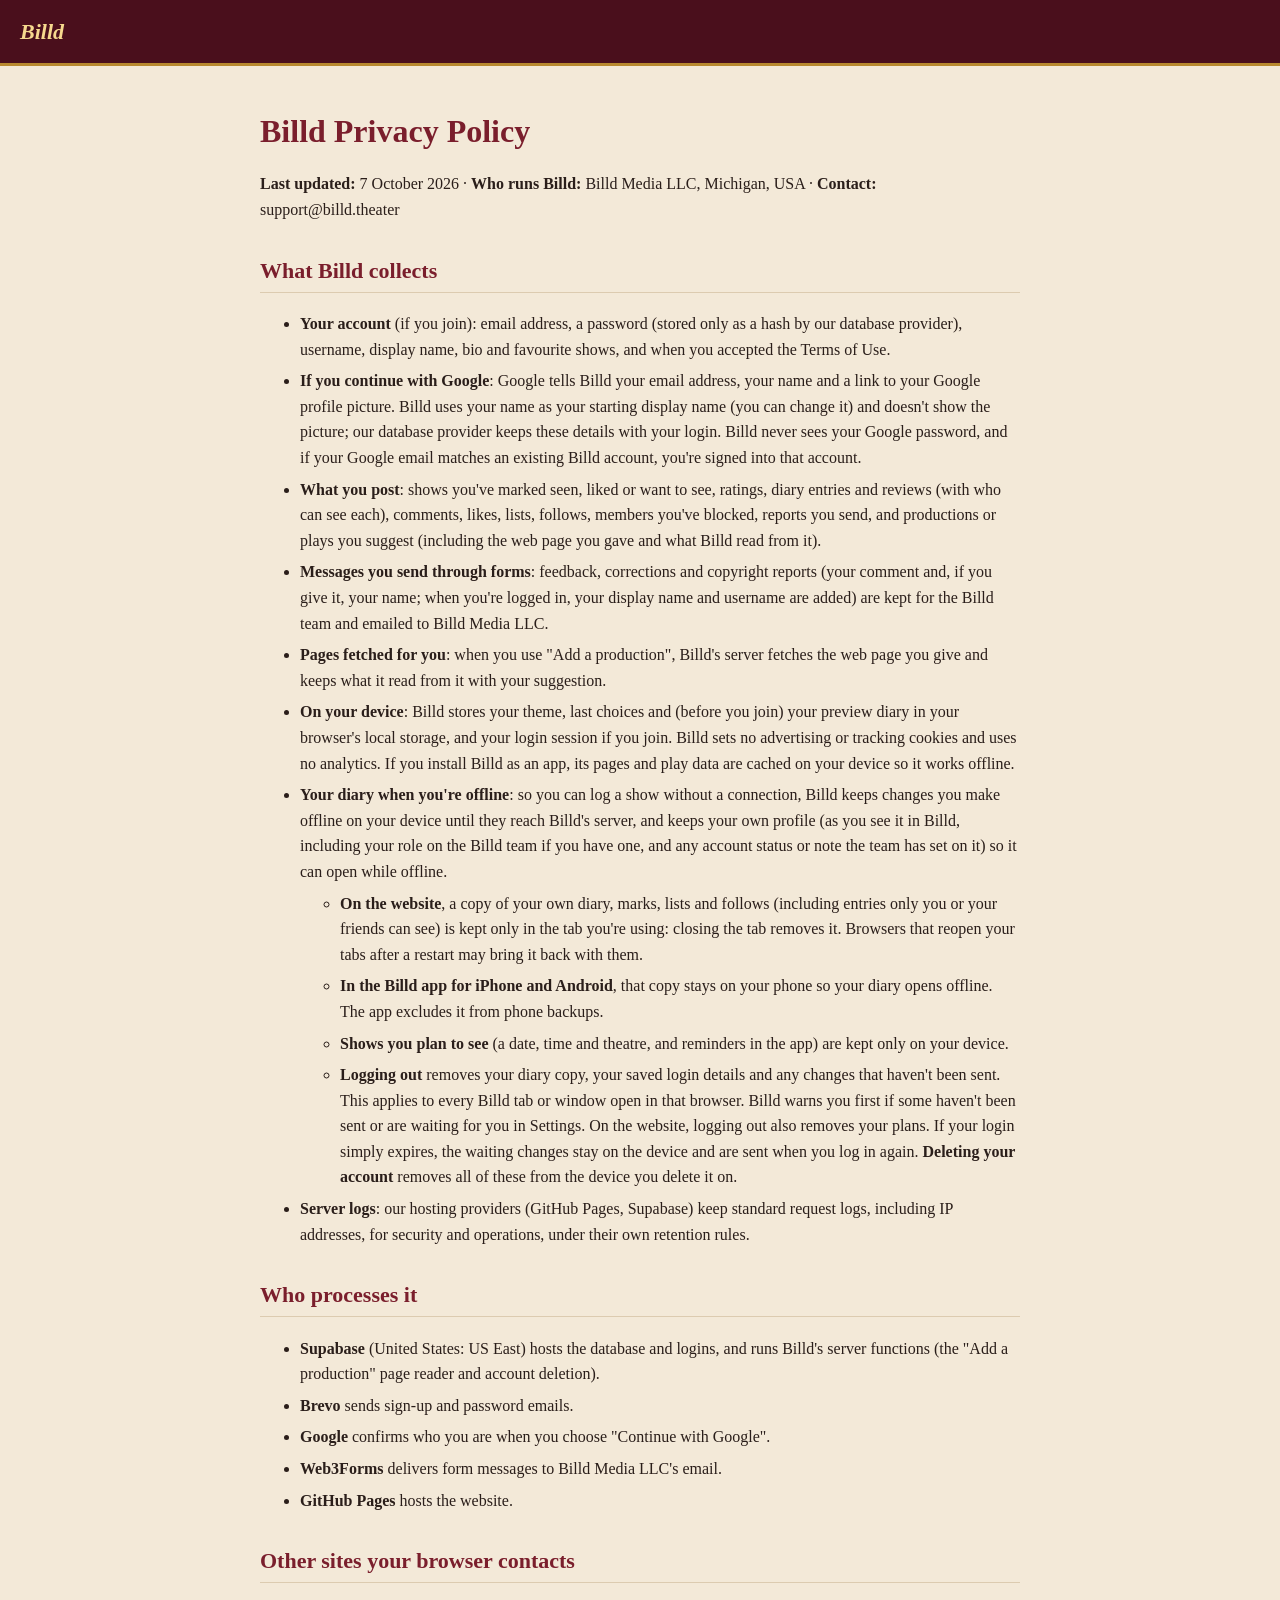
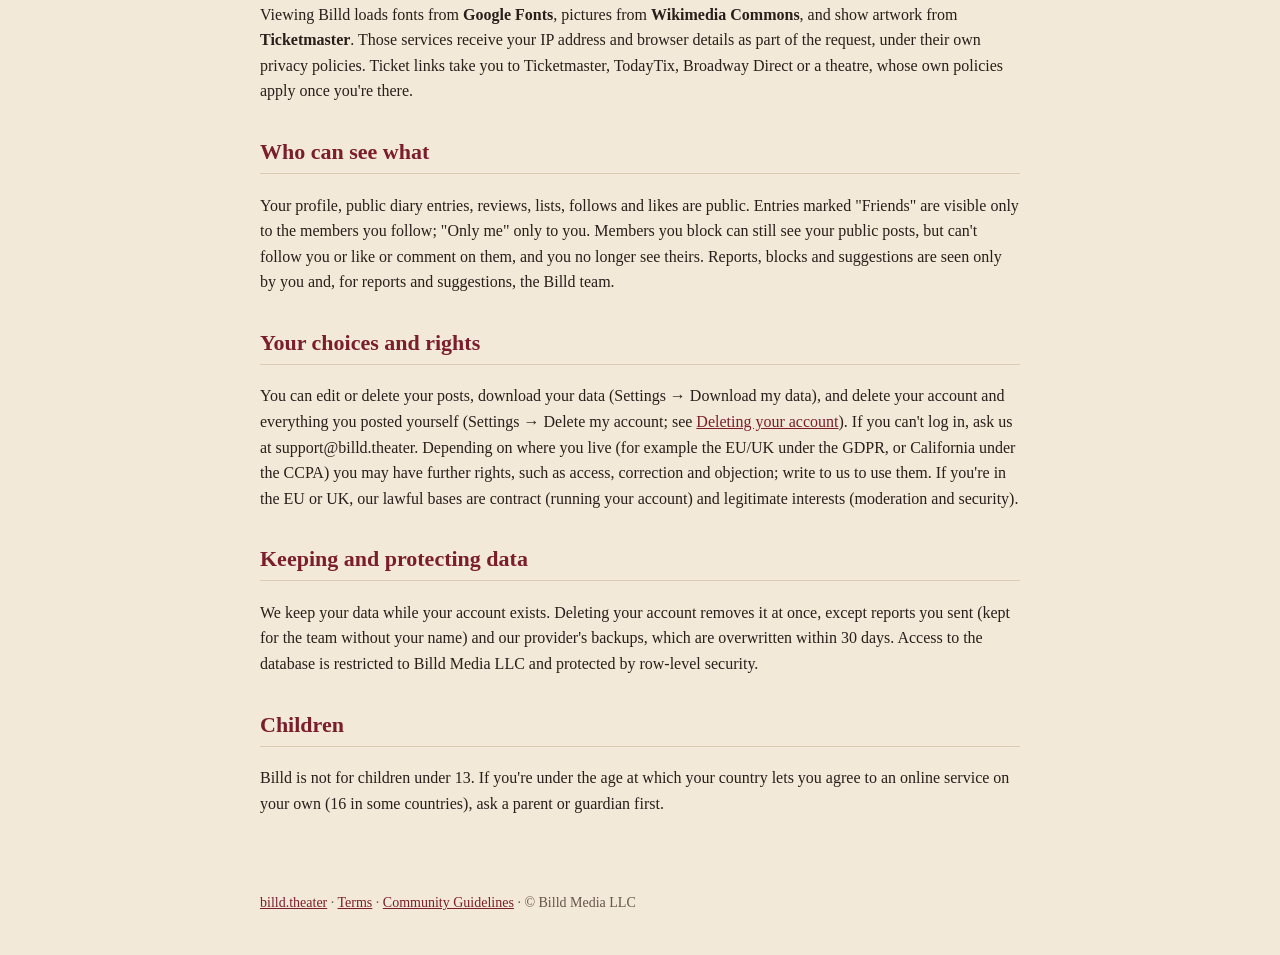
==== privacy/index.html @ 93c80ab6 "Publish site built 2026-10-08 00:27 UTC" ====
<!doctype html>
<html lang="en">
<head>
<meta charset="utf-8">
<meta name="viewport" content="width=device-width, initial-scale=1">
<title>Privacy Policy · Billd</title>
<meta name="description" content="How Billd (billd.theater), run by Billd Media LLC, collects, uses and protects your information.">
<link rel="canonical" href="https://billd.theater/privacy/">
<link rel="icon" href="/icons/icon.svg">
<style>
  body { margin: 0; background: #f3e9d8; color: #2a1e1a; font: 16px/1.6 Georgia, "Iowan Old Style", serif; }
  header { background: #4a0f1c; color: #fbf0dc; padding: 14px 20px; border-bottom: 3px solid #b8892f; }
  header a { color: #f6d98e; font-weight: bold; font-style: italic; font-size: 22px; text-decoration: none; }
  main { max-width: 760px; margin: 0 auto; padding: 24px 20px 60px; }
  h1 { color: #7a1e2c; font-size: 32px; line-height: 1.2; }
  h2 { color: #7a1e2c; font-size: 22px; margin-top: 30px; border-bottom: 1px solid #dccbb0; padding-bottom: 4px; }
  a { color: #7a1e2c; }
  li { margin: 6px 0; }
  footer { max-width: 760px; margin: 0 auto; padding: 0 20px 40px; font-size: 14px; color: #65554a; }
</style>
</head>
<body>
<header><a href="/">Billd</a></header>
<main>
<h1>Billd Privacy Policy</h1>
<p><b>Last updated:</b> 7 October 2026 · <b>Who runs Billd:</b> Billd Media LLC, Michigan, USA · <b>Contact:</b> support@billd.theater</p>
<h2>What Billd collects</h2>
<ul><li>
<b>Your account</b> (if you join): email address, a password (stored only as a hash by our database provider), username, display name, bio and favourite shows, and when you accepted the Terms of Use.
</li><li>
<b>If you continue with Google</b>: Google tells Billd your email address, your name and a link to your Google profile picture. Billd uses your name as your starting display name (you can change it) and doesn't show the picture; our database provider keeps these details with your login. Billd never sees your Google password, and if your Google email matches an existing Billd account, you're signed into that account.
</li><li>
<b>What you post</b>: shows you've marked seen, liked or want to see, ratings, diary entries and reviews (with who can see each), comments, likes, lists, follows, members you've blocked, reports you send, and productions or plays you suggest (including the web page you gave and what Billd read from it).
</li><li>
<b>Messages you send through forms</b>: feedback, corrections and copyright reports (your comment and, if you give it, your name; when you're logged in, your display name and username are added) are kept for the Billd team and emailed to Billd Media LLC.
</li><li>
<b>Pages fetched for you</b>: when you use "Add a production", Billd's server fetches the web page you give and keeps what it read from it with your suggestion.
</li><li>
<b>On your device</b>: Billd stores your theme, last choices and (before you join) your preview diary in your browser's local storage, and your login session if you join. Billd sets no advertising or tracking cookies and uses no analytics. If you install Billd as an app, its pages and play data are cached on your device so it works offline.
</li><li>
<b>Your diary when you're offline</b>: so you can log a show without a connection, Billd keeps changes you make offline on your device until they reach Billd's server, and keeps your own profile (as you see it in Billd, including your role on the Billd team if you have one, and any account status or note the team has set on it) so it can open while offline.
<ul><li>
<b>On the website</b>, a copy of your own diary, marks, lists and follows (including entries only you or your friends can see) is kept only in the tab you're using: closing the tab removes it. Browsers that reopen your tabs after a restart may bring it back with them.
</li><li>
<b>In the Billd app for iPhone and Android</b>, that copy stays on your phone so your diary opens offline. The app excludes it from phone backups.
</li><li>
<b>Shows you plan to see</b> (a date, time and theatre, and reminders in the app) are kept only on your device.
</li><li>
<b>Logging out</b> removes your diary copy, your saved login details and any changes that haven't been sent. This applies to every Billd tab or window open in that browser. Billd warns you first if some haven't been sent or are waiting for you in Settings. On the website, logging out also removes your plans. If your login simply expires, the waiting changes stay on the device and are sent when you log in again. <b>Deleting your account</b> removes all of these from the device you delete it on.
</li></ul>
</li><li>
<b>Server logs</b>: our hosting providers (GitHub Pages, Supabase) keep standard request logs, including IP addresses, for security and operations, under their own retention rules.
</li></ul>
<h2>Who processes it</h2>
<ul><li>
<b>Supabase</b> (United States: US East) hosts the database and logins, and runs Billd's server functions (the "Add a production" page reader and account deletion).
</li><li>
<b>Brevo</b> sends sign-up and password emails.
</li><li>
<b>Google</b> confirms who you are when you choose "Continue with Google".
</li><li>
<b>Web3Forms</b> delivers form messages to Billd Media LLC's email.
</li><li>
<b>GitHub Pages</b> hosts the website.
</li></ul>
<h2>Other sites your browser contacts</h2>
<p>Viewing Billd loads fonts from <b>Google Fonts</b>, pictures from <b>Wikimedia Commons</b>, and show artwork from <b>Ticketmaster</b>. Those services receive your IP address and browser details as part of the request, under their own privacy policies. Ticket links take you to Ticketmaster, TodayTix, Broadway Direct or a theatre, whose own policies apply once you're there.</p>
<h2>Who can see what</h2>
<p>Your profile, public diary entries, reviews, lists, follows and likes are public. Entries marked "Friends" are visible only to the members you follow; "Only me" only to you. Members you block can still see your public posts, but can't follow you or like or comment on them, and you no longer see theirs. Reports, blocks and suggestions are seen only by you and, for reports and suggestions, the Billd team.</p>
<h2>Your choices and rights</h2>
<p>You can edit or delete your posts, download your data (Settings → Download my data), and delete your account and everything you posted yourself (Settings → Delete my account; see <a href="/#/delete-account">Deleting your account</a>). If you can't log in, ask us at support@billd.theater. Depending on where you live (for example the EU/UK under the GDPR, or California under the CCPA) you may have further rights, such as access, correction and objection; write to us to use them. If you're in the EU or UK, our lawful bases are contract (running your account) and legitimate interests (moderation and security).</p>
<h2>Keeping and protecting data</h2>
<p>We keep your data while your account exists. Deleting your account removes it at once, except reports you sent (kept for the team without your name) and our provider's backups, which are overwritten within 30 days. Access to the database is restricted to Billd Media LLC and protected by row-level security.</p>
<h2>Children</h2>
<p>Billd is not for children under 13. If you're under the age at which your country lets you agree to an online service on your own (16 in some countries), ask a parent or guardian first.</p>
</main>
<footer><a href="/">billd.theater</a> · <a href="/#/terms">Terms</a> · <a href="/#/guidelines">Community Guidelines</a> · © Billd Media LLC</footer>
</body>
</html>
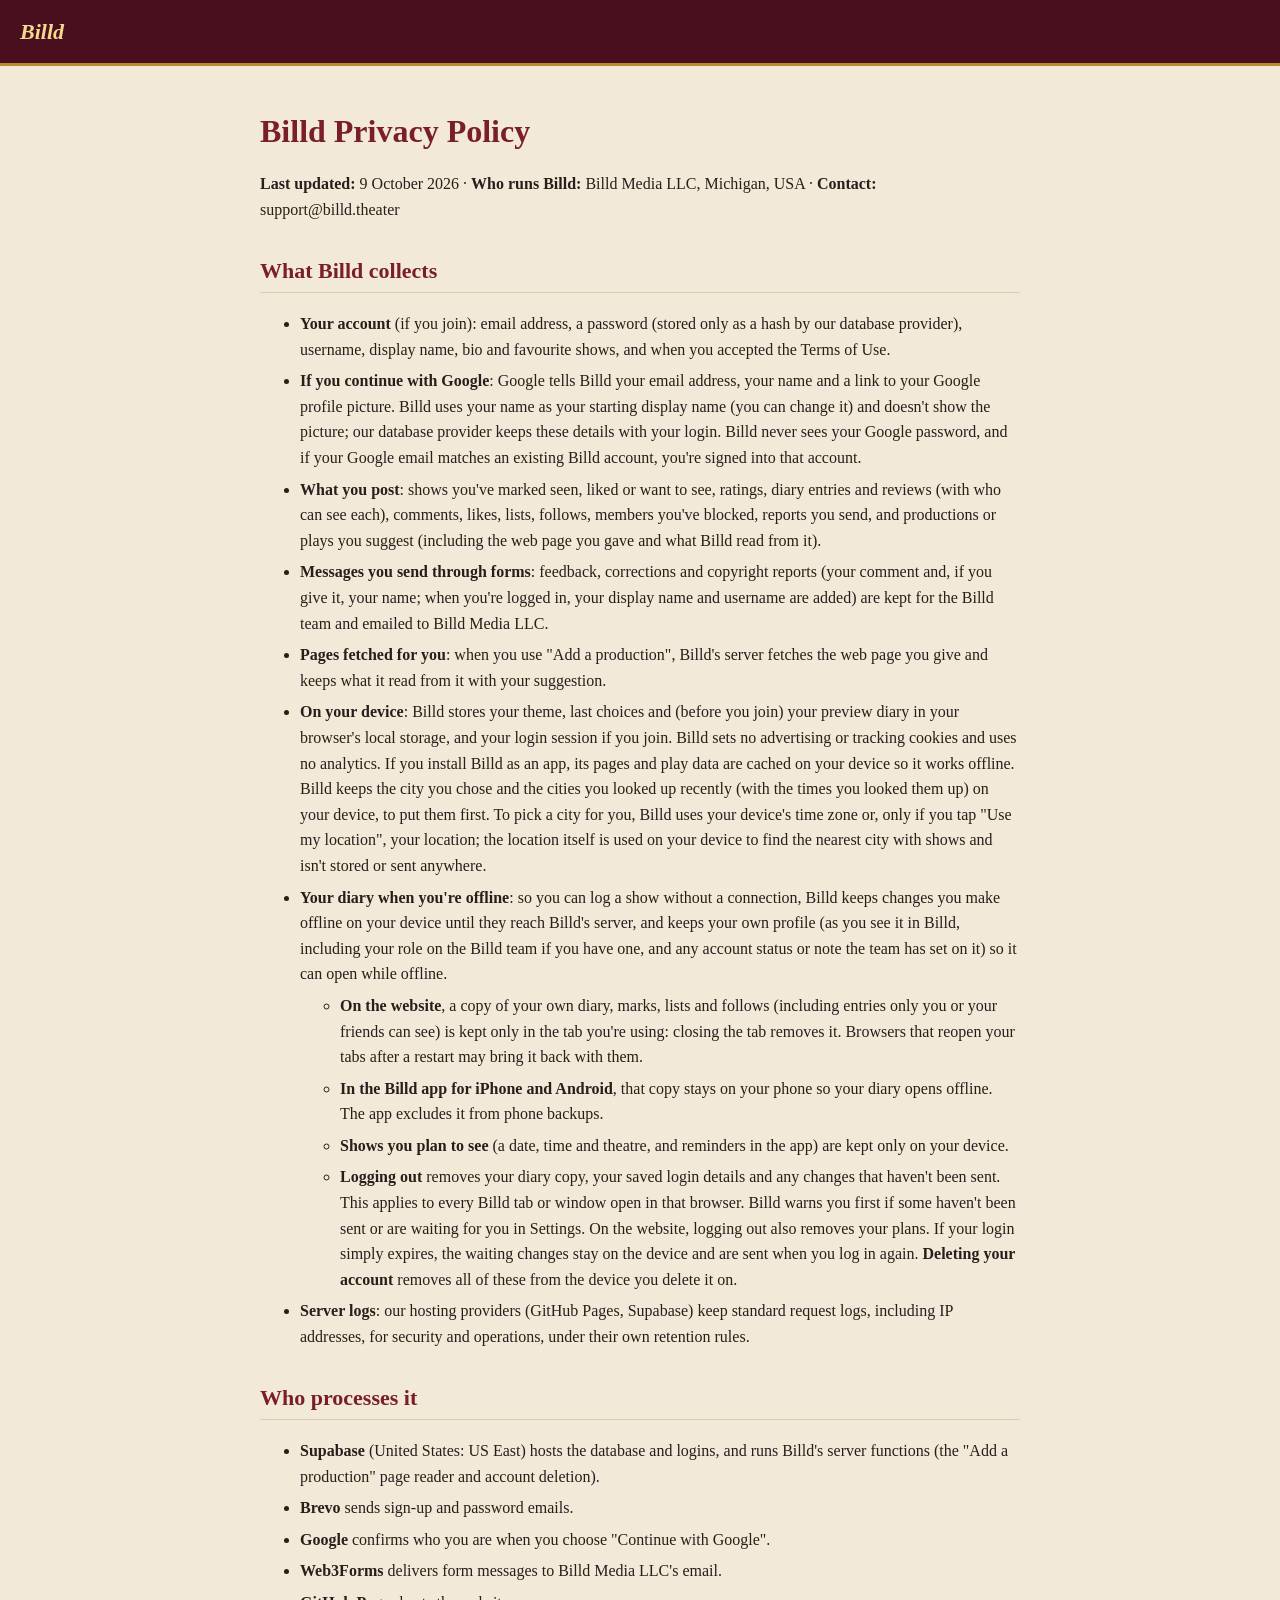
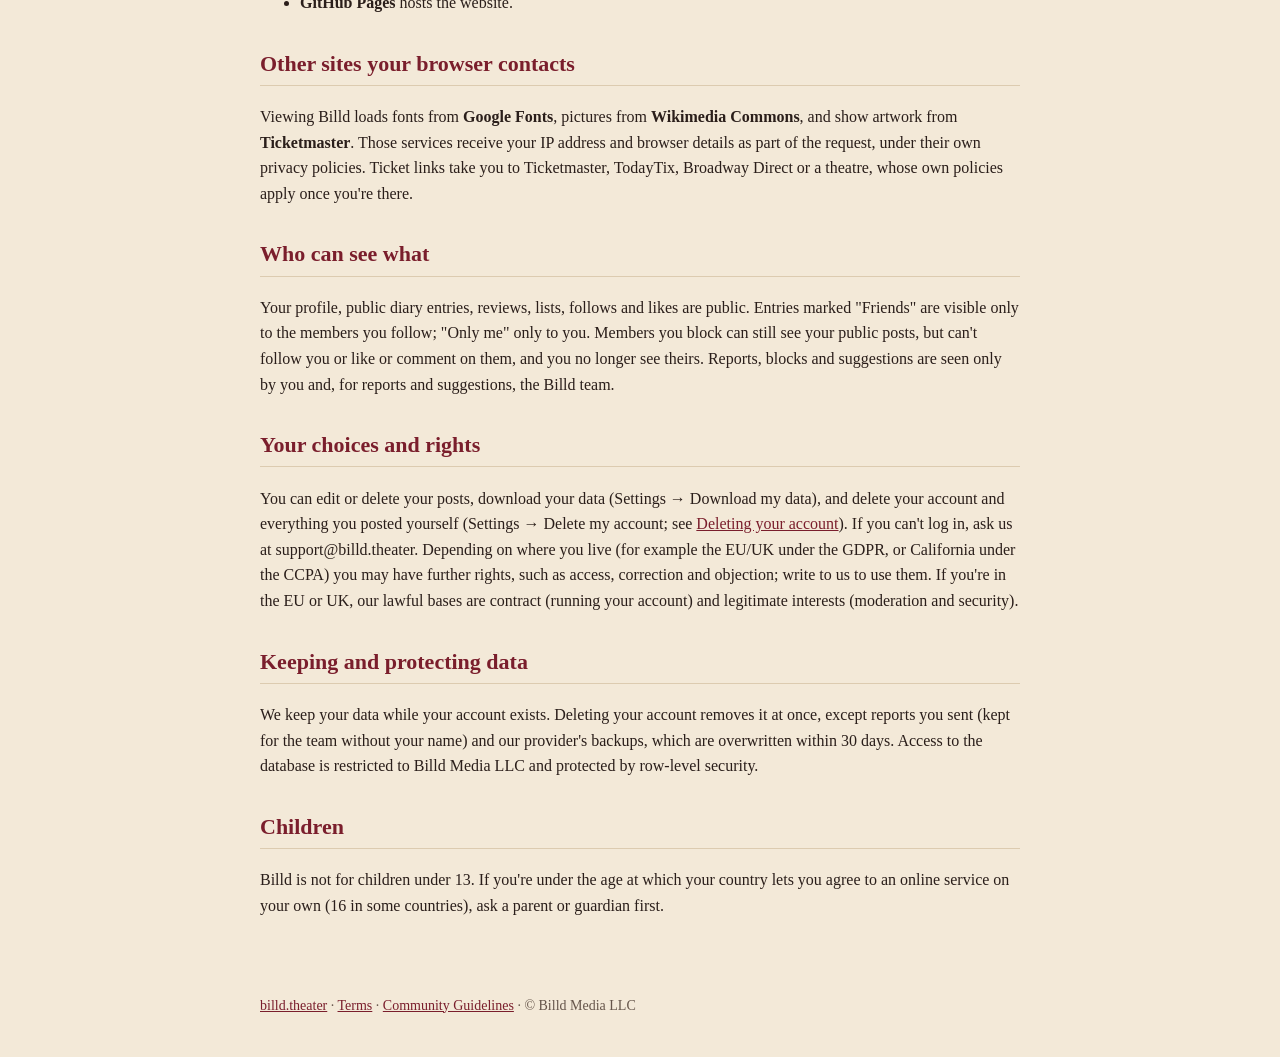
==== commit 867d9a93: "Publish site built 2026-10-09 15:47 UTC" ====
--- a/privacy/index.html
+++ b/privacy/index.html
@@ -23,7 +23,7 @@
 <header><a href="/">Billd</a></header>
 <main>
 <h1>Billd Privacy Policy</h1>
-<p><b>Last updated:</b> 7 October 2026 · <b>Who runs Billd:</b> Billd Media LLC, Michigan, USA · <b>Contact:</b> support@billd.theater</p>
+<p><b>Last updated:</b> 9 October 2026 · <b>Who runs Billd:</b> Billd Media LLC, Michigan, USA · <b>Contact:</b> support@billd.theater</p>
 <h2>What Billd collects</h2>
 <ul><li>
 <b>Your account</b> (if you join): email address, a password (stored only as a hash by our database provider), username, display name, bio and favourite shows, and when you accepted the Terms of Use.
@@ -36,7 +36,7 @@
 </li><li>
 <b>Pages fetched for you</b>: when you use "Add a production", Billd's server fetches the web page you give and keeps what it read from it with your suggestion.
 </li><li>
-<b>On your device</b>: Billd stores your theme, last choices and (before you join) your preview diary in your browser's local storage, and your login session if you join. Billd sets no advertising or tracking cookies and uses no analytics. If you install Billd as an app, its pages and play data are cached on your device so it works offline.
+<b>On your device</b>: Billd stores your theme, last choices and (before you join) your preview diary in your browser's local storage, and your login session if you join. Billd sets no advertising or tracking cookies and uses no analytics. If you install Billd as an app, its pages and play data are cached on your device so it works offline. Billd keeps the city you chose and the cities you looked up recently (with the times you looked them up) on your device, to put them first. To pick a city for you, Billd uses your device's time zone or, only if you tap "Use my location", your location; the location itself is used on your device to find the nearest city with shows and isn't stored or sent anywhere.
 </li><li>
 <b>Your diary when you're offline</b>: so you can log a show without a connection, Billd keeps changes you make offline on your device until they reach Billd's server, and keeps your own profile (as you see it in Billd, including your role on the Billd team if you have one, and any account status or note the team has set on it) so it can open while offline.
 <ul><li>
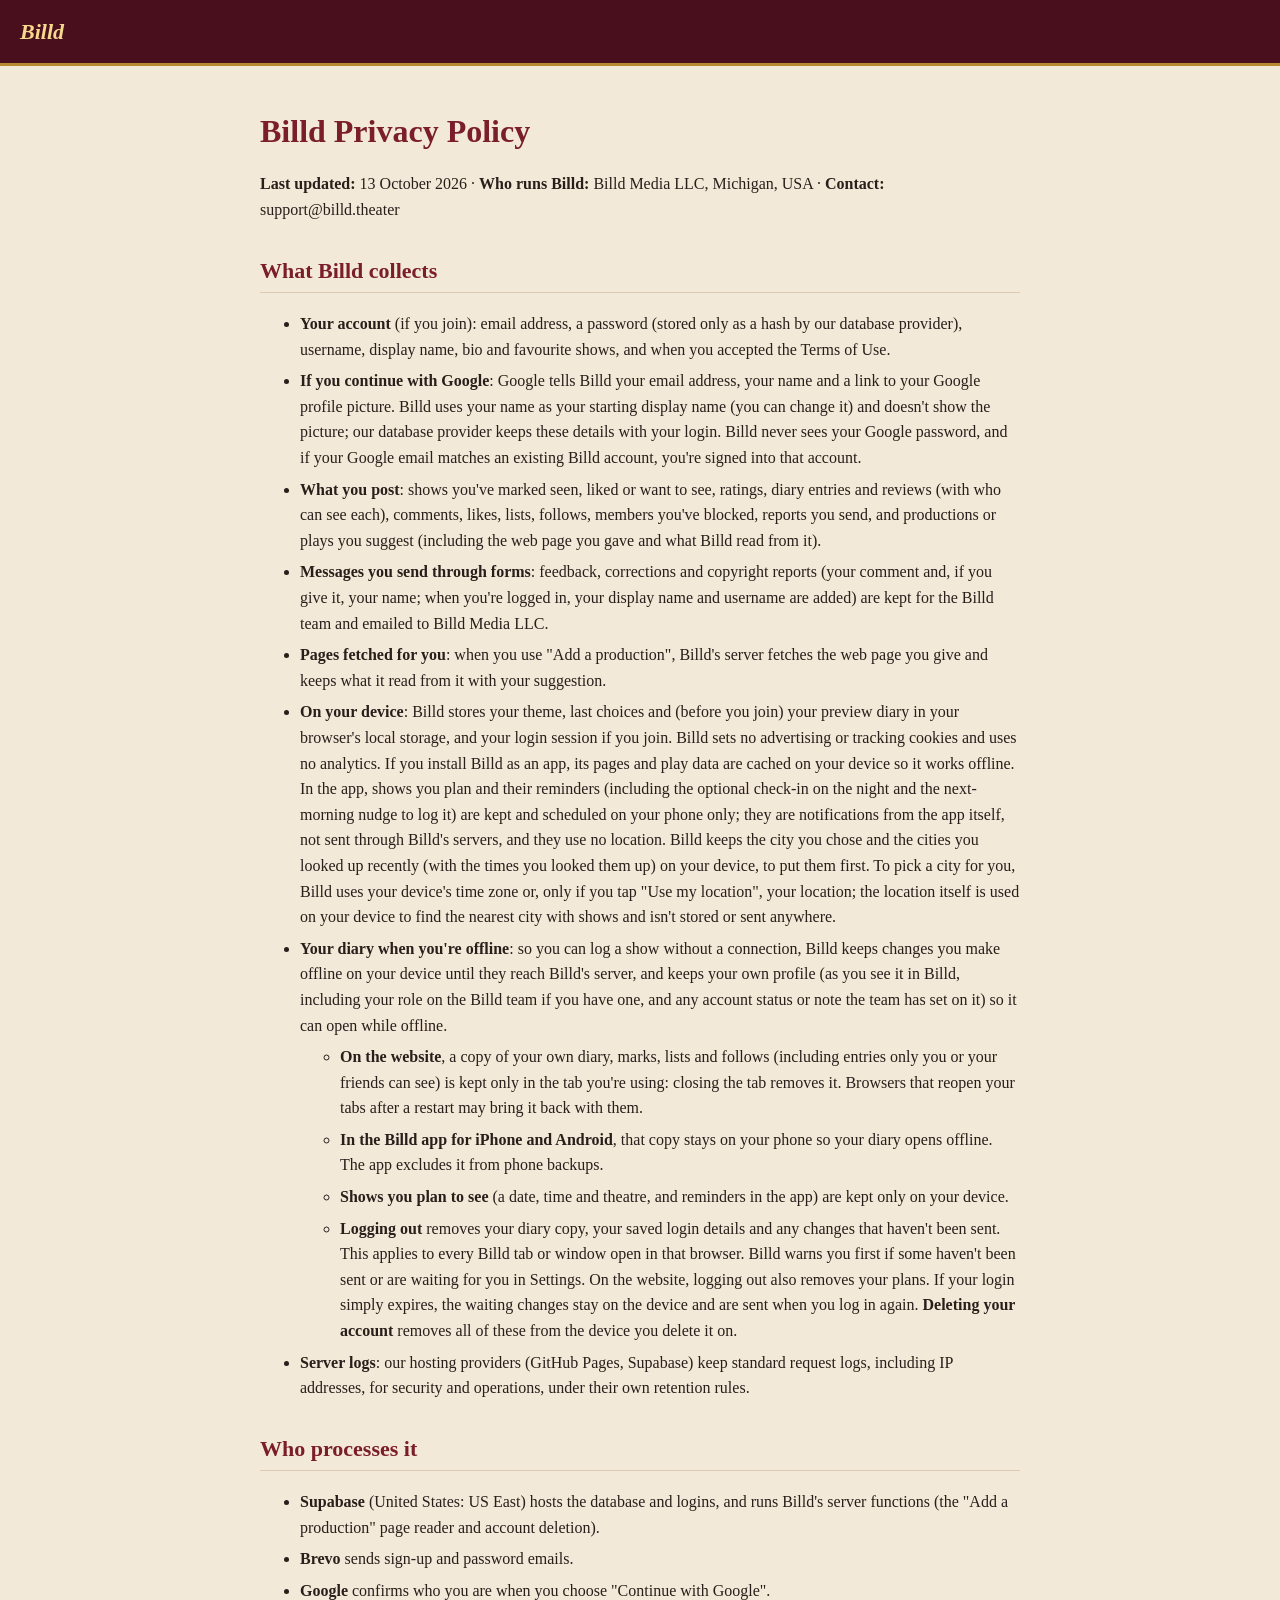
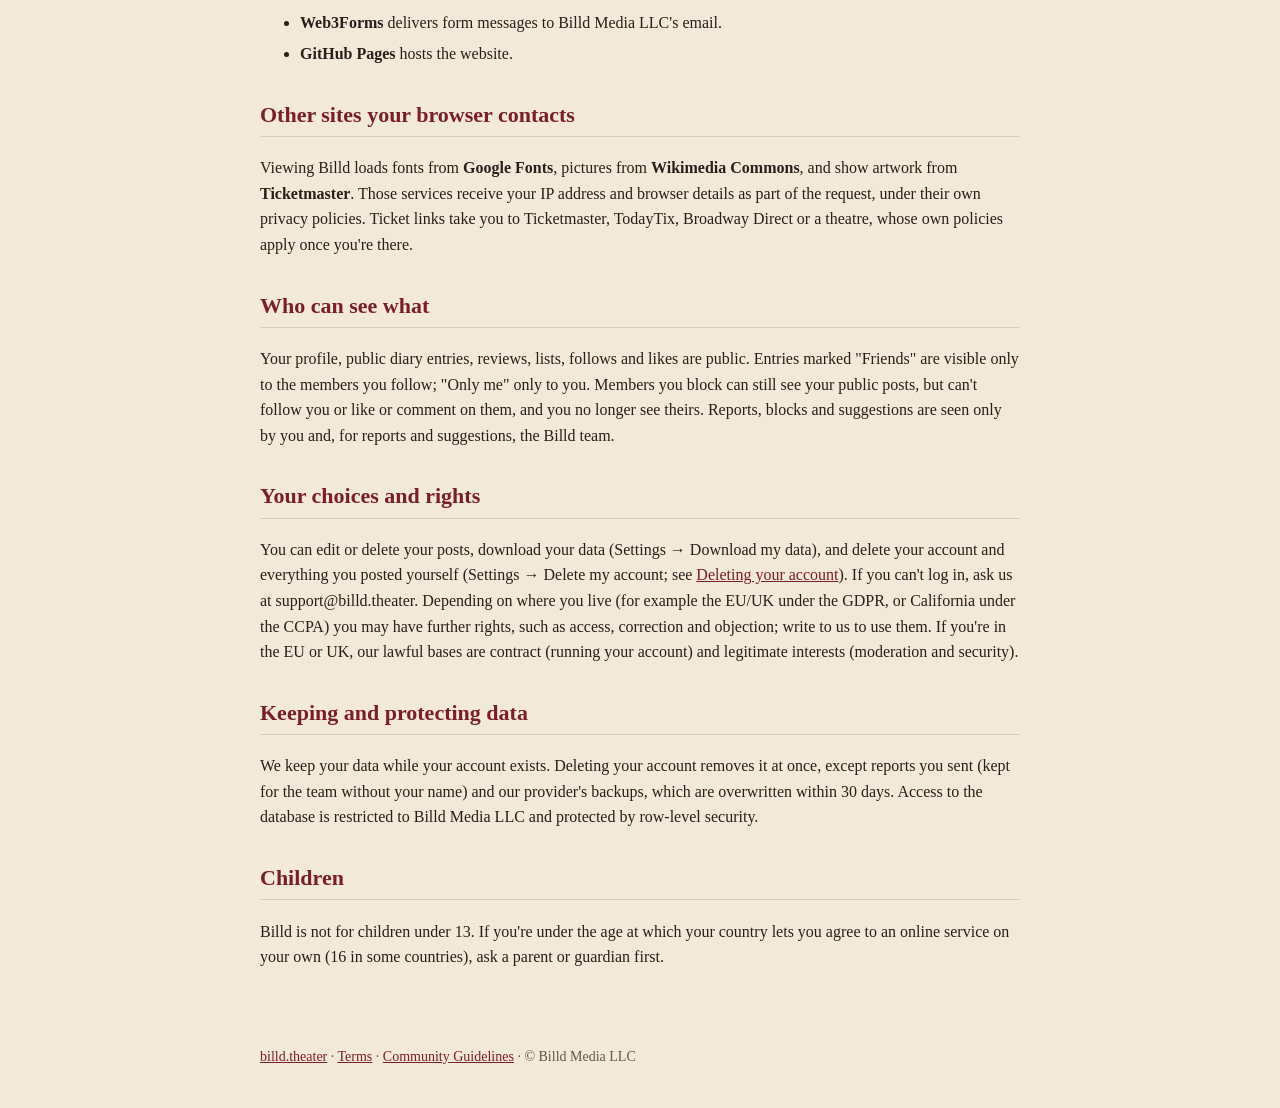
==== commit c6b4f625: "Publish site built 2026-10-13 18:43 UTC" ====
--- a/privacy/index.html
+++ b/privacy/index.html
@@ -23,7 +23,7 @@
 <header><a href="/">Billd</a></header>
 <main>
 <h1>Billd Privacy Policy</h1>
-<p><b>Last updated:</b> 9 October 2026 · <b>Who runs Billd:</b> Billd Media LLC, Michigan, USA · <b>Contact:</b> support@billd.theater</p>
+<p><b>Last updated:</b> 13 October 2026 · <b>Who runs Billd:</b> Billd Media LLC, Michigan, USA · <b>Contact:</b> support@billd.theater</p>
 <h2>What Billd collects</h2>
 <ul><li>
 <b>Your account</b> (if you join): email address, a password (stored only as a hash by our database provider), username, display name, bio and favourite shows, and when you accepted the Terms of Use.
@@ -36,7 +36,7 @@
 </li><li>
 <b>Pages fetched for you</b>: when you use "Add a production", Billd's server fetches the web page you give and keeps what it read from it with your suggestion.
 </li><li>
-<b>On your device</b>: Billd stores your theme, last choices and (before you join) your preview diary in your browser's local storage, and your login session if you join. Billd sets no advertising or tracking cookies and uses no analytics. If you install Billd as an app, its pages and play data are cached on your device so it works offline. Billd keeps the city you chose and the cities you looked up recently (with the times you looked them up) on your device, to put them first. To pick a city for you, Billd uses your device's time zone or, only if you tap "Use my location", your location; the location itself is used on your device to find the nearest city with shows and isn't stored or sent anywhere.
+<b>On your device</b>: Billd stores your theme, last choices and (before you join) your preview diary in your browser's local storage, and your login session if you join. Billd sets no advertising or tracking cookies and uses no analytics. If you install Billd as an app, its pages and play data are cached on your device so it works offline. In the app, shows you plan and their reminders (including the optional check-in on the night and the next-morning nudge to log it) are kept and scheduled on your phone only; they are notifications from the app itself, not sent through Billd's servers, and they use no location. Billd keeps the city you chose and the cities you looked up recently (with the times you looked them up) on your device, to put them first. To pick a city for you, Billd uses your device's time zone or, only if you tap "Use my location", your location; the location itself is used on your device to find the nearest city with shows and isn't stored or sent anywhere.
 </li><li>
 <b>Your diary when you're offline</b>: so you can log a show without a connection, Billd keeps changes you make offline on your device until they reach Billd's server, and keeps your own profile (as you see it in Billd, including your role on the Billd team if you have one, and any account status or note the team has set on it) so it can open while offline.
 <ul><li>
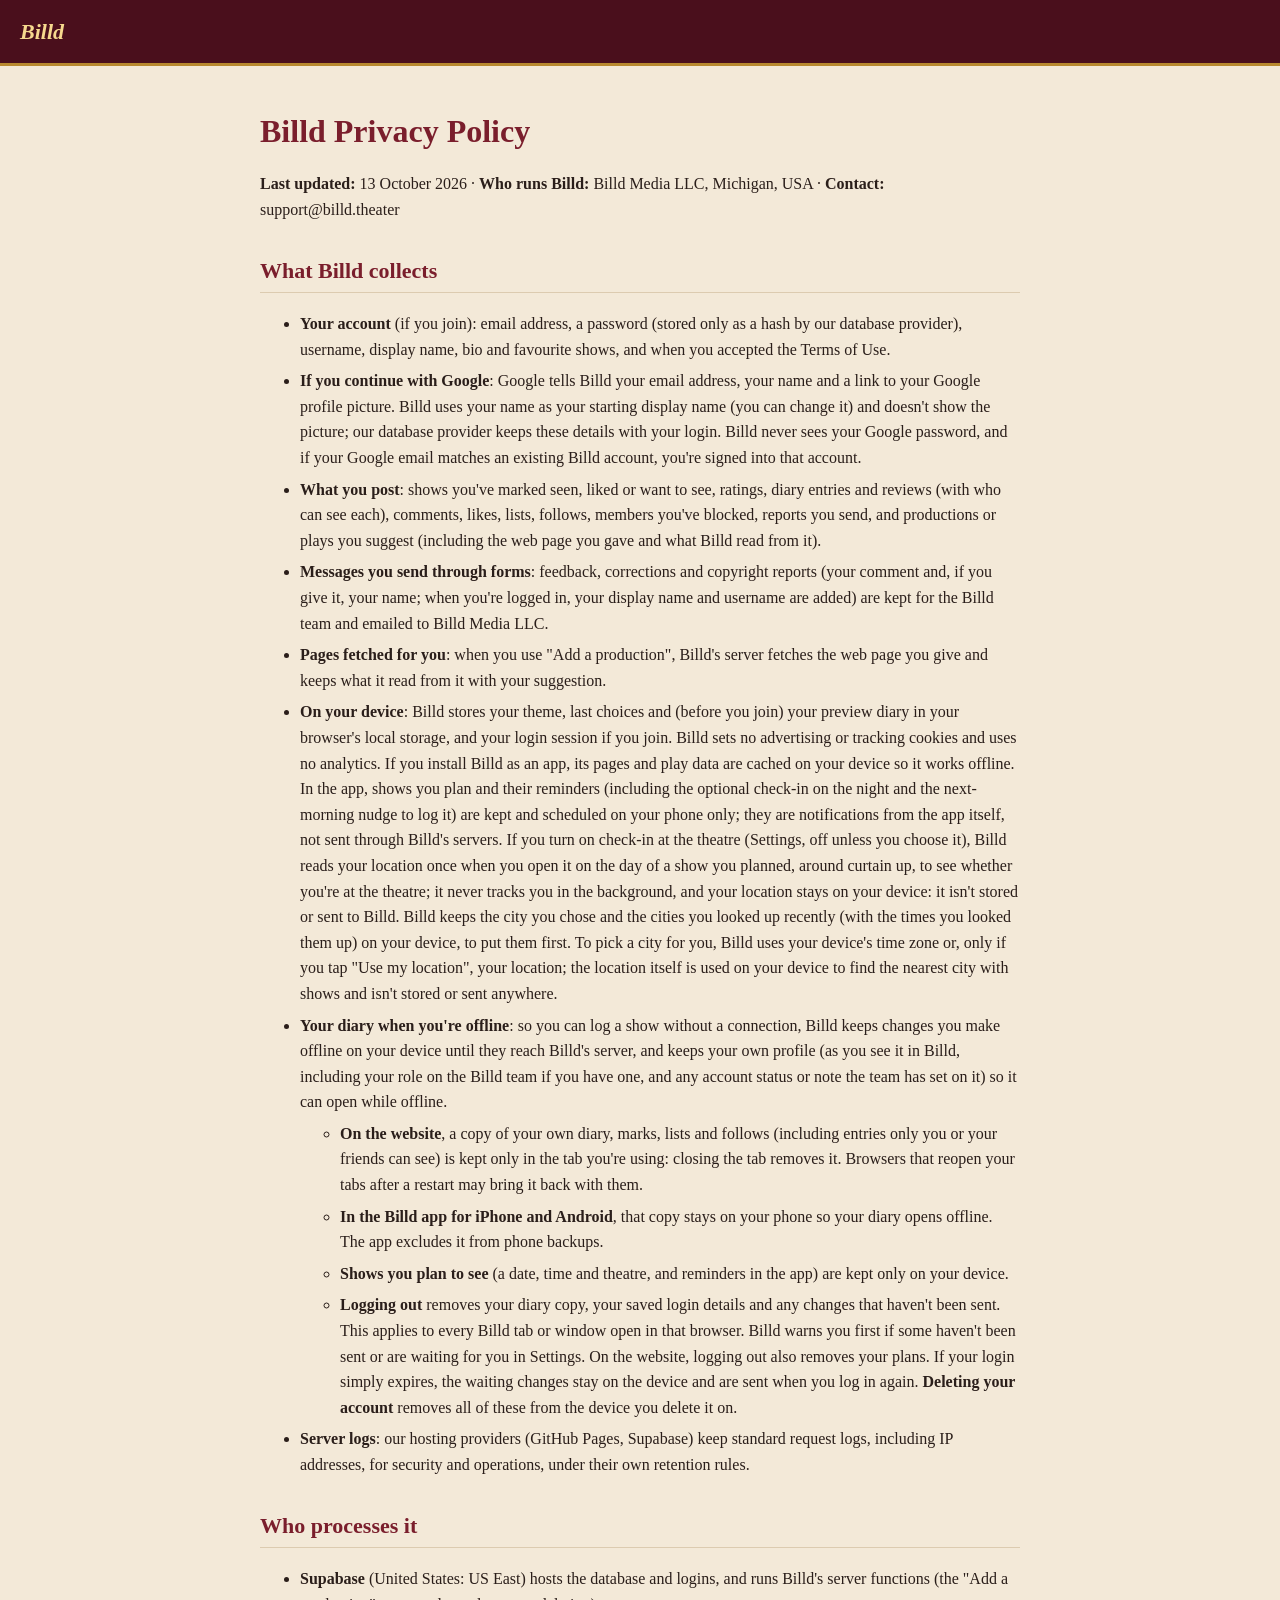
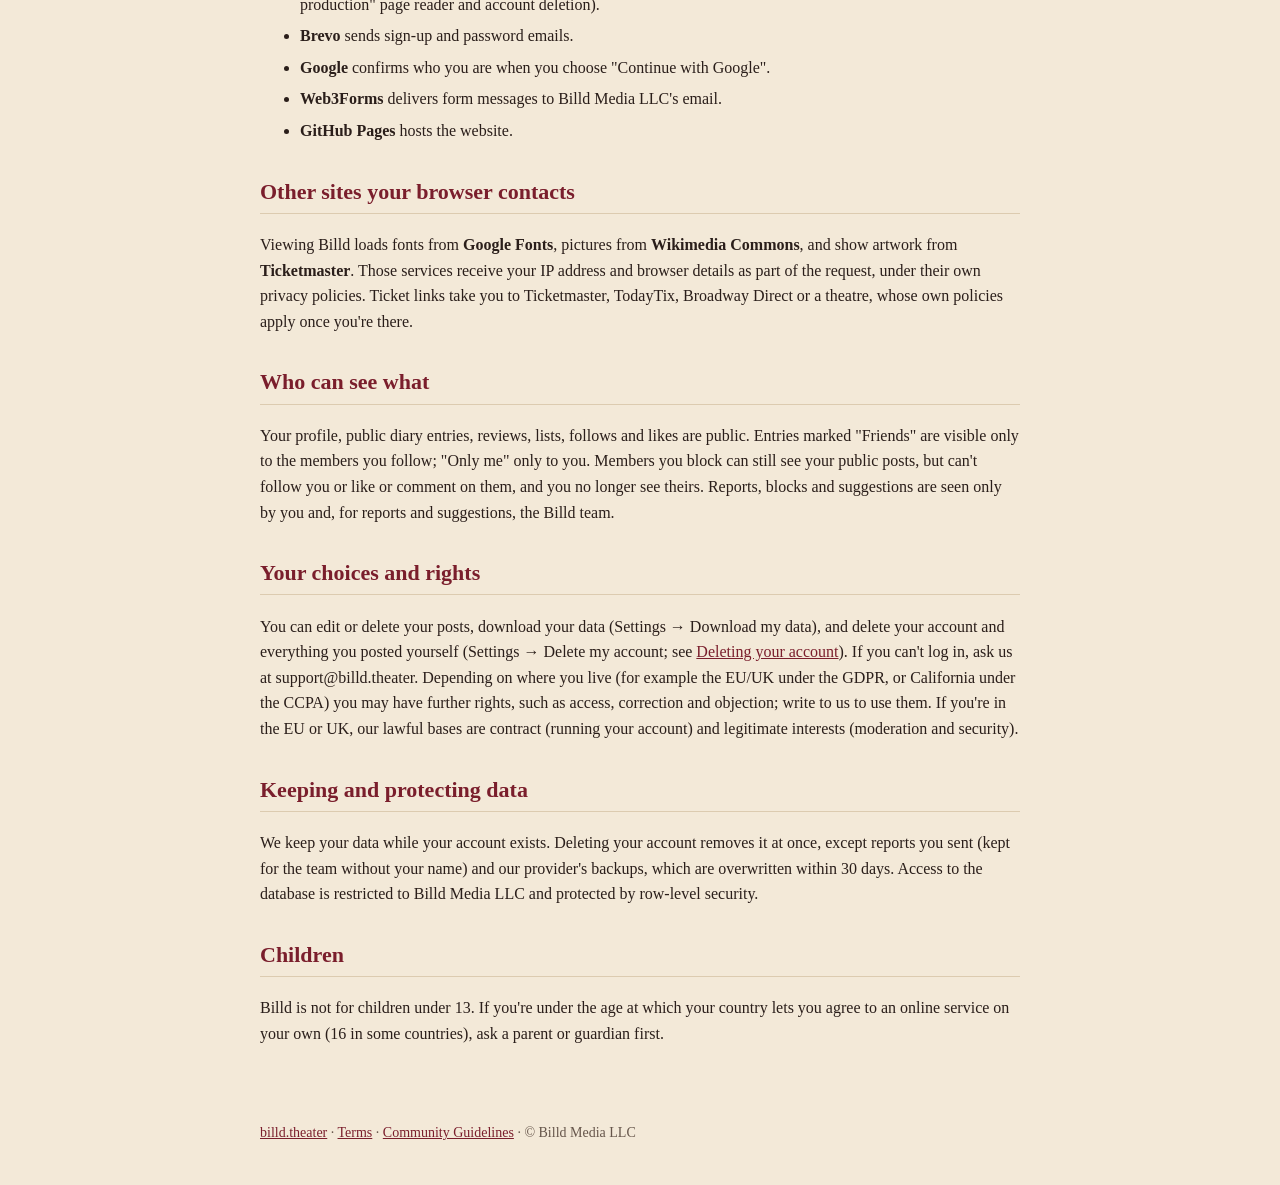
==== commit 8a9a334c: "Publish site built 2026-10-13 19:03 UTC" ====
--- a/privacy/index.html
+++ b/privacy/index.html
@@ -36,7 +36,7 @@
 </li><li>
 <b>Pages fetched for you</b>: when you use "Add a production", Billd's server fetches the web page you give and keeps what it read from it with your suggestion.
 </li><li>
-<b>On your device</b>: Billd stores your theme, last choices and (before you join) your preview diary in your browser's local storage, and your login session if you join. Billd sets no advertising or tracking cookies and uses no analytics. If you install Billd as an app, its pages and play data are cached on your device so it works offline. In the app, shows you plan and their reminders (including the optional check-in on the night and the next-morning nudge to log it) are kept and scheduled on your phone only; they are notifications from the app itself, not sent through Billd's servers, and they use no location. Billd keeps the city you chose and the cities you looked up recently (with the times you looked them up) on your device, to put them first. To pick a city for you, Billd uses your device's time zone or, only if you tap "Use my location", your location; the location itself is used on your device to find the nearest city with shows and isn't stored or sent anywhere.
+<b>On your device</b>: Billd stores your theme, last choices and (before you join) your preview diary in your browser's local storage, and your login session if you join. Billd sets no advertising or tracking cookies and uses no analytics. If you install Billd as an app, its pages and play data are cached on your device so it works offline. In the app, shows you plan and their reminders (including the optional check-in on the night and the next-morning nudge to log it) are kept and scheduled on your phone only; they are notifications from the app itself, not sent through Billd's servers. If you turn on check-in at the theatre (Settings, off unless you choose it), Billd reads your location once when you open it on the day of a show you planned, around curtain up, to see whether you're at the theatre; it never tracks you in the background, and your location stays on your device: it isn't stored or sent to Billd. Billd keeps the city you chose and the cities you looked up recently (with the times you looked them up) on your device, to put them first. To pick a city for you, Billd uses your device's time zone or, only if you tap "Use my location", your location; the location itself is used on your device to find the nearest city with shows and isn't stored or sent anywhere.
 </li><li>
 <b>Your diary when you're offline</b>: so you can log a show without a connection, Billd keeps changes you make offline on your device until they reach Billd's server, and keeps your own profile (as you see it in Billd, including your role on the Billd team if you have one, and any account status or note the team has set on it) so it can open while offline.
 <ul><li>
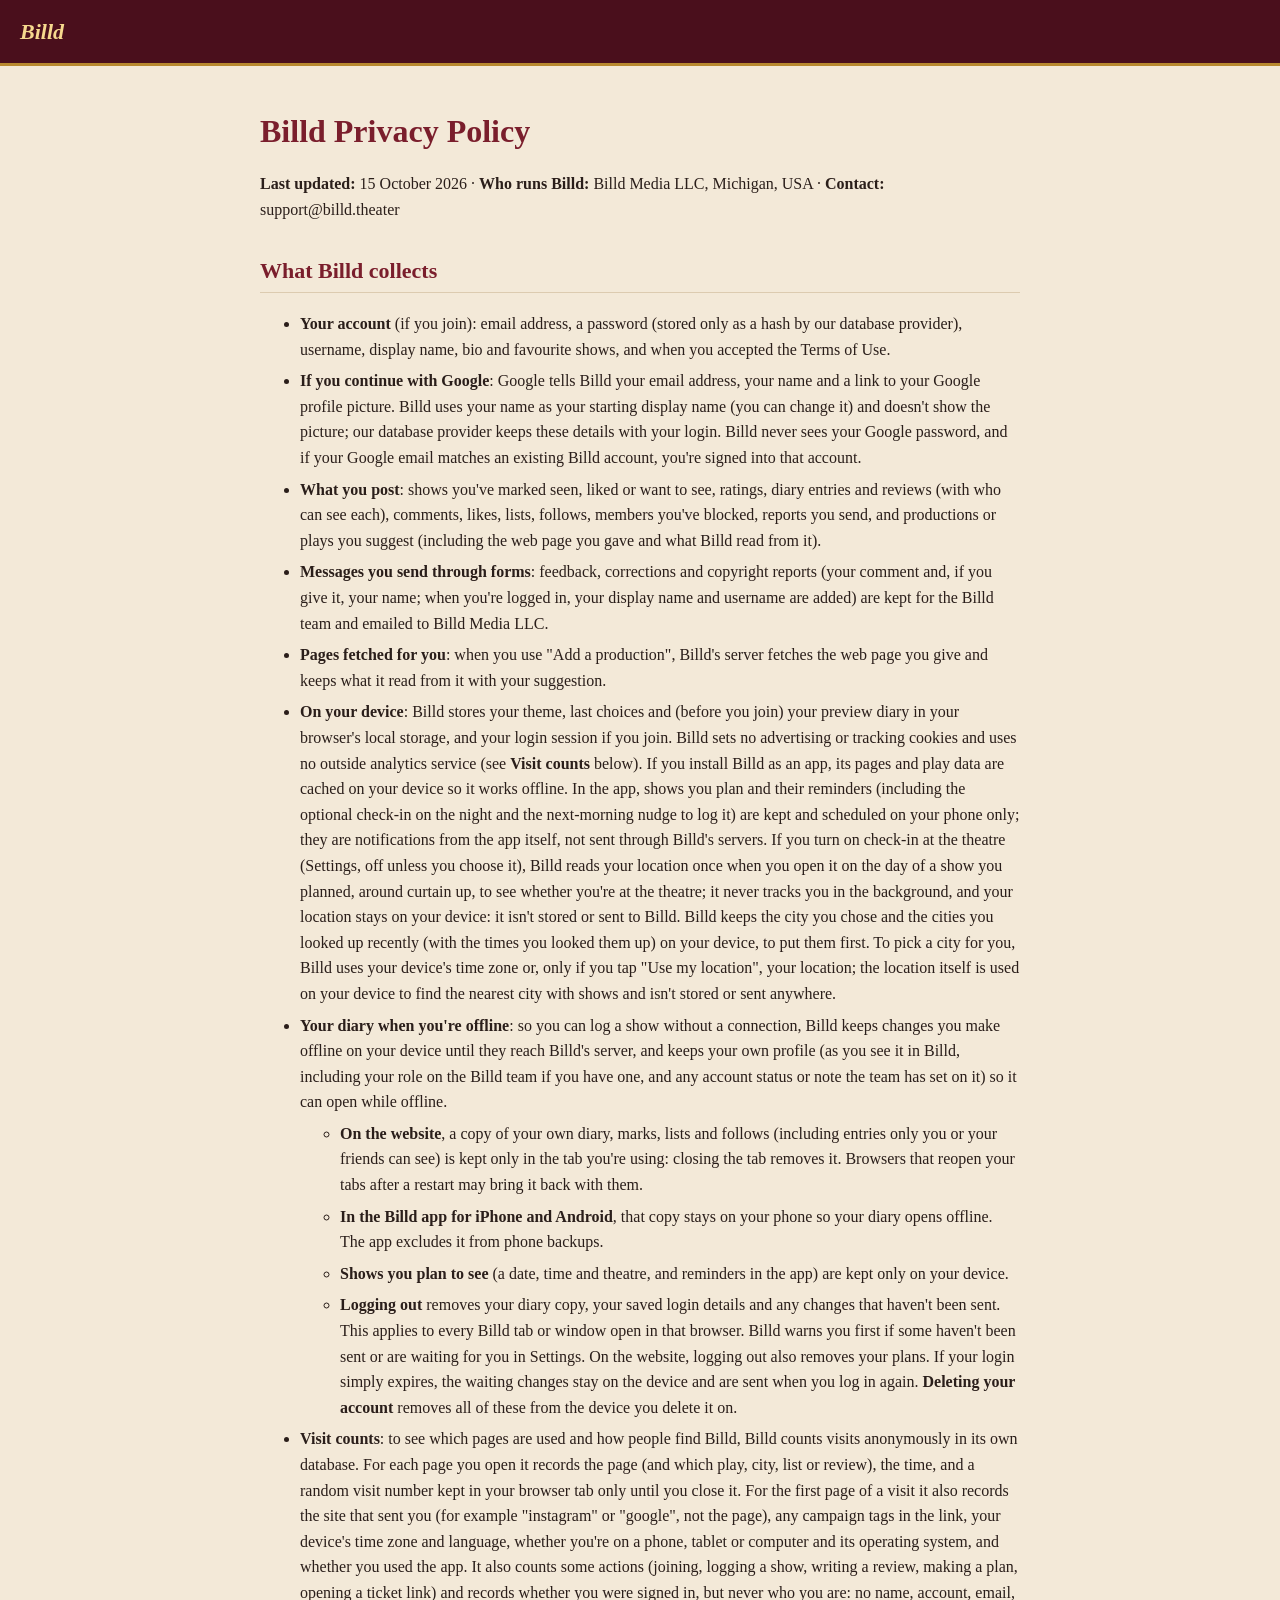
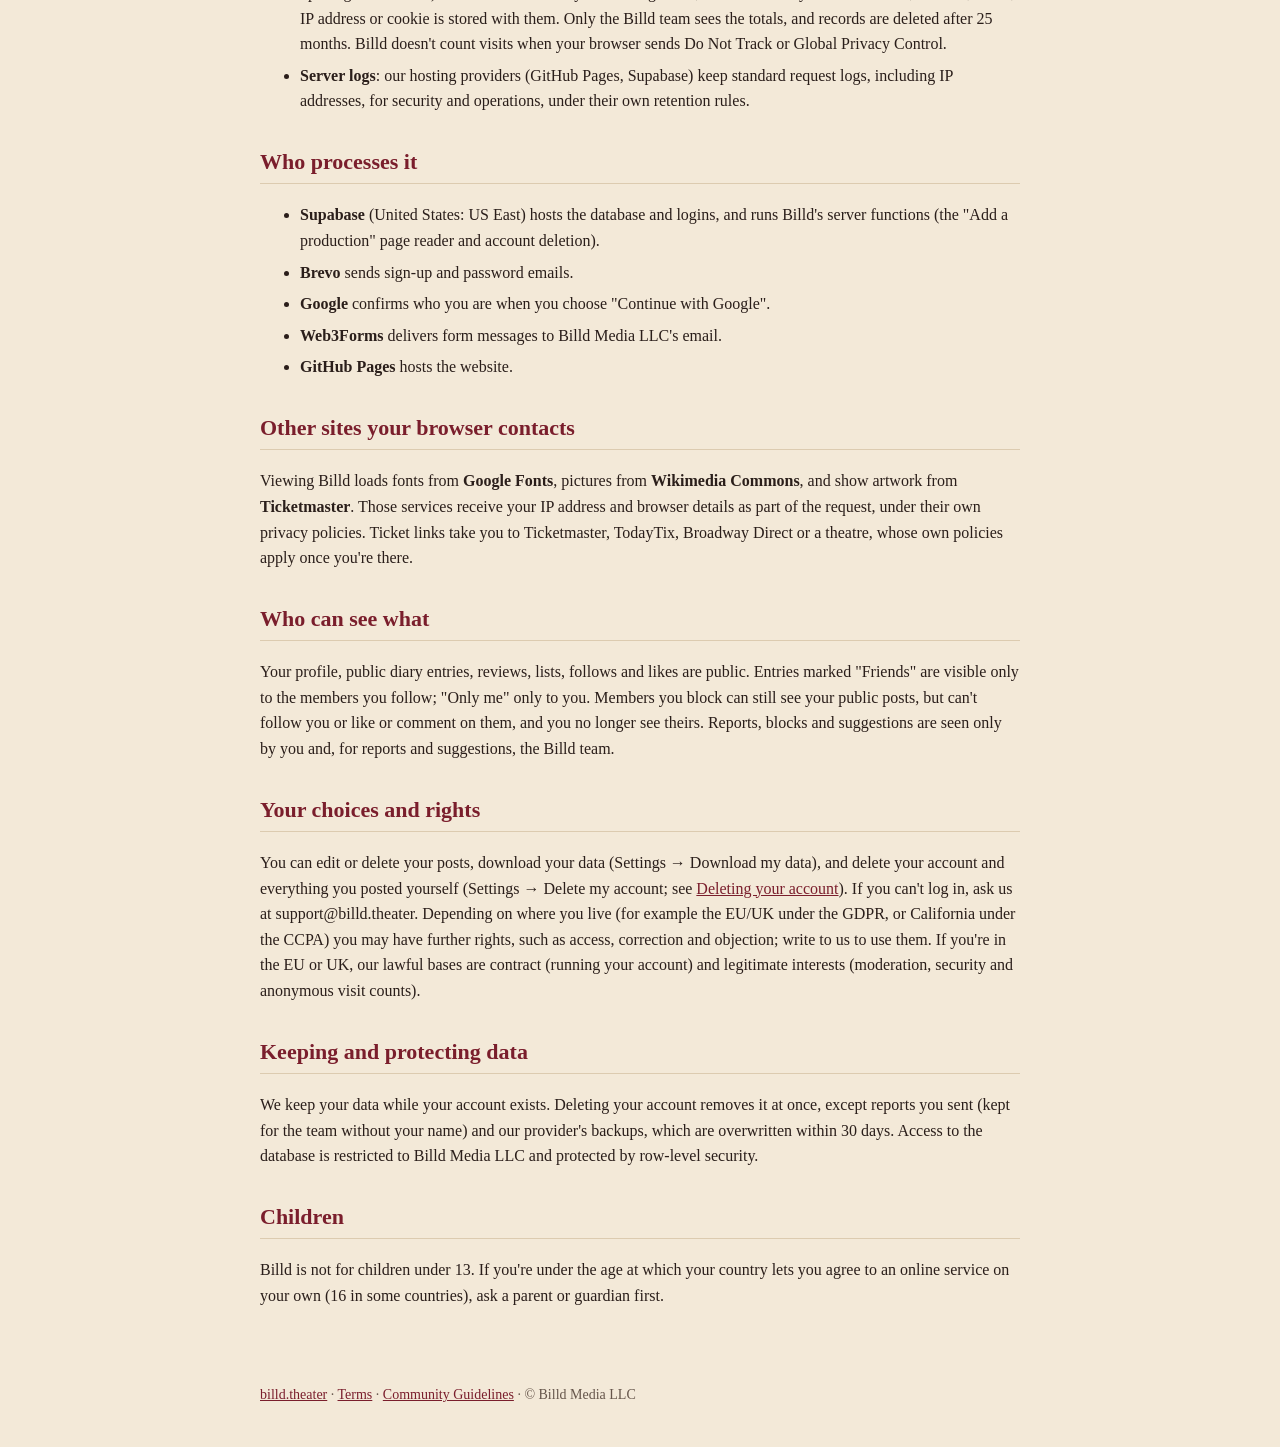
==== commit 123e273d: "Publish site built 2026-10-15 12:42 UTC" ====
--- a/privacy/index.html
+++ b/privacy/index.html
@@ -23,7 +23,7 @@
 <header><a href="/">Billd</a></header>
 <main>
 <h1>Billd Privacy Policy</h1>
-<p><b>Last updated:</b> 13 October 2026 · <b>Who runs Billd:</b> Billd Media LLC, Michigan, USA · <b>Contact:</b> support@billd.theater</p>
+<p><b>Last updated:</b> 15 October 2026 · <b>Who runs Billd:</b> Billd Media LLC, Michigan, USA · <b>Contact:</b> support@billd.theater</p>
 <h2>What Billd collects</h2>
 <ul><li>
 <b>Your account</b> (if you join): email address, a password (stored only as a hash by our database provider), username, display name, bio and favourite shows, and when you accepted the Terms of Use.
@@ -36,7 +36,7 @@
 </li><li>
 <b>Pages fetched for you</b>: when you use "Add a production", Billd's server fetches the web page you give and keeps what it read from it with your suggestion.
 </li><li>
-<b>On your device</b>: Billd stores your theme, last choices and (before you join) your preview diary in your browser's local storage, and your login session if you join. Billd sets no advertising or tracking cookies and uses no analytics. If you install Billd as an app, its pages and play data are cached on your device so it works offline. In the app, shows you plan and their reminders (including the optional check-in on the night and the next-morning nudge to log it) are kept and scheduled on your phone only; they are notifications from the app itself, not sent through Billd's servers. If you turn on check-in at the theatre (Settings, off unless you choose it), Billd reads your location once when you open it on the day of a show you planned, around curtain up, to see whether you're at the theatre; it never tracks you in the background, and your location stays on your device: it isn't stored or sent to Billd. Billd keeps the city you chose and the cities you looked up recently (with the times you looked them up) on your device, to put them first. To pick a city for you, Billd uses your device's time zone or, only if you tap "Use my location", your location; the location itself is used on your device to find the nearest city with shows and isn't stored or sent anywhere.
+<b>On your device</b>: Billd stores your theme, last choices and (before you join) your preview diary in your browser's local storage, and your login session if you join. Billd sets no advertising or tracking cookies and uses no outside analytics service (see <b>Visit counts</b> below). If you install Billd as an app, its pages and play data are cached on your device so it works offline. In the app, shows you plan and their reminders (including the optional check-in on the night and the next-morning nudge to log it) are kept and scheduled on your phone only; they are notifications from the app itself, not sent through Billd's servers. If you turn on check-in at the theatre (Settings, off unless you choose it), Billd reads your location once when you open it on the day of a show you planned, around curtain up, to see whether you're at the theatre; it never tracks you in the background, and your location stays on your device: it isn't stored or sent to Billd. Billd keeps the city you chose and the cities you looked up recently (with the times you looked them up) on your device, to put them first. To pick a city for you, Billd uses your device's time zone or, only if you tap "Use my location", your location; the location itself is used on your device to find the nearest city with shows and isn't stored or sent anywhere.
 </li><li>
 <b>Your diary when you're offline</b>: so you can log a show without a connection, Billd keeps changes you make offline on your device until they reach Billd's server, and keeps your own profile (as you see it in Billd, including your role on the Billd team if you have one, and any account status or note the team has set on it) so it can open while offline.
 <ul><li>
@@ -48,6 +48,8 @@
 </li><li>
 <b>Logging out</b> removes your diary copy, your saved login details and any changes that haven't been sent. This applies to every Billd tab or window open in that browser. Billd warns you first if some haven't been sent or are waiting for you in Settings. On the website, logging out also removes your plans. If your login simply expires, the waiting changes stay on the device and are sent when you log in again. <b>Deleting your account</b> removes all of these from the device you delete it on.
 </li></ul>
+</li><li>
+<b>Visit counts</b>: to see which pages are used and how people find Billd, Billd counts visits anonymously in its own database. For each page you open it records the page (and which play, city, list or review), the time, and a random visit number kept in your browser tab only until you close it. For the first page of a visit it also records the site that sent you (for example "instagram" or "google", not the page), any campaign tags in the link, your device's time zone and language, whether you're on a phone, tablet or computer and its operating system, and whether you used the app. It also counts some actions (joining, logging a show, writing a review, making a plan, opening a ticket link) and records whether you were signed in, but never who you are: no name, account, email, IP address or cookie is stored with them. Only the Billd team sees the totals, and records are deleted after 25 months. Billd doesn't count visits when your browser sends Do Not Track or Global Privacy Control.
 </li><li>
 <b>Server logs</b>: our hosting providers (GitHub Pages, Supabase) keep standard request logs, including IP addresses, for security and operations, under their own retention rules.
 </li></ul>
@@ -68,7 +70,7 @@
 <h2>Who can see what</h2>
 <p>Your profile, public diary entries, reviews, lists, follows and likes are public. Entries marked "Friends" are visible only to the members you follow; "Only me" only to you. Members you block can still see your public posts, but can't follow you or like or comment on them, and you no longer see theirs. Reports, blocks and suggestions are seen only by you and, for reports and suggestions, the Billd team.</p>
 <h2>Your choices and rights</h2>
-<p>You can edit or delete your posts, download your data (Settings → Download my data), and delete your account and everything you posted yourself (Settings → Delete my account; see <a href="/#/delete-account">Deleting your account</a>). If you can't log in, ask us at support@billd.theater. Depending on where you live (for example the EU/UK under the GDPR, or California under the CCPA) you may have further rights, such as access, correction and objection; write to us to use them. If you're in the EU or UK, our lawful bases are contract (running your account) and legitimate interests (moderation and security).</p>
+<p>You can edit or delete your posts, download your data (Settings → Download my data), and delete your account and everything you posted yourself (Settings → Delete my account; see <a href="/#/delete-account">Deleting your account</a>). If you can't log in, ask us at support@billd.theater. Depending on where you live (for example the EU/UK under the GDPR, or California under the CCPA) you may have further rights, such as access, correction and objection; write to us to use them. If you're in the EU or UK, our lawful bases are contract (running your account) and legitimate interests (moderation, security and anonymous visit counts).</p>
 <h2>Keeping and protecting data</h2>
 <p>We keep your data while your account exists. Deleting your account removes it at once, except reports you sent (kept for the team without your name) and our provider's backups, which are overwritten within 30 days. Access to the database is restricted to Billd Media LLC and protected by row-level security.</p>
 <h2>Children</h2>
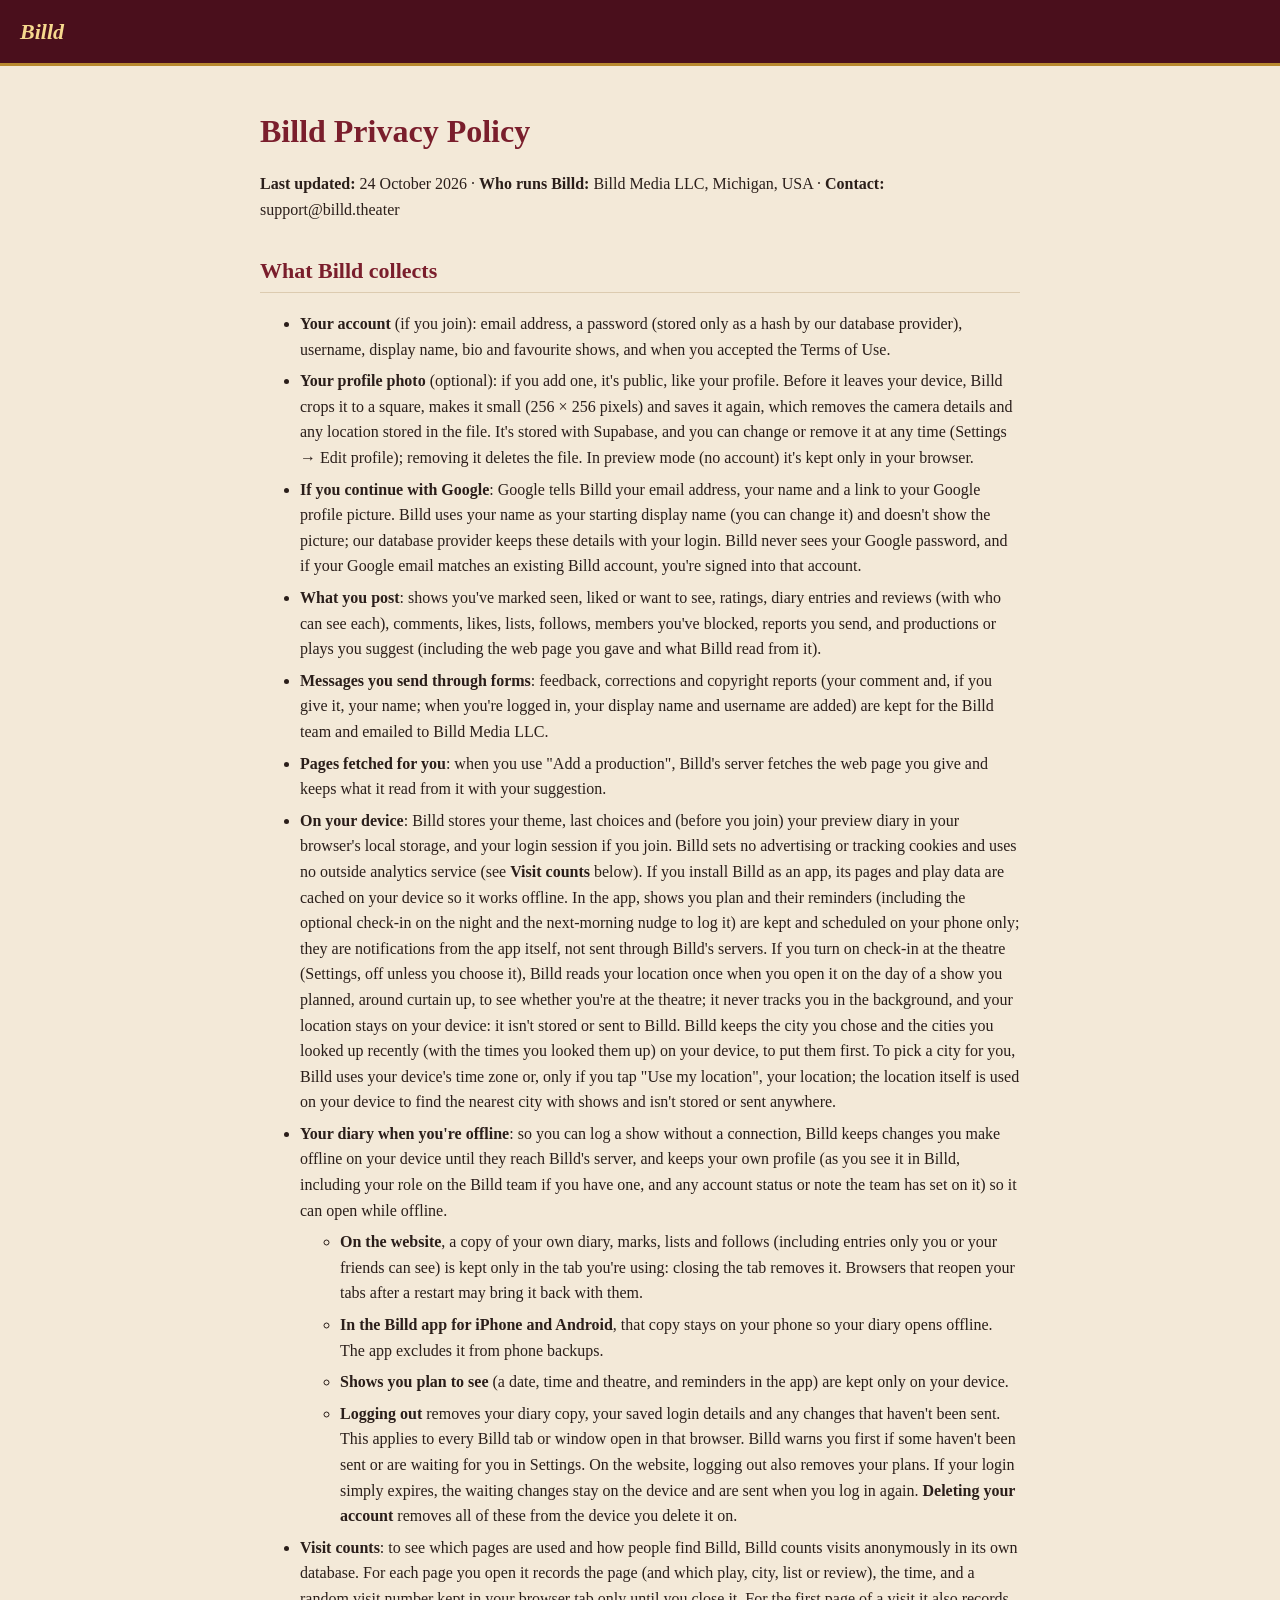
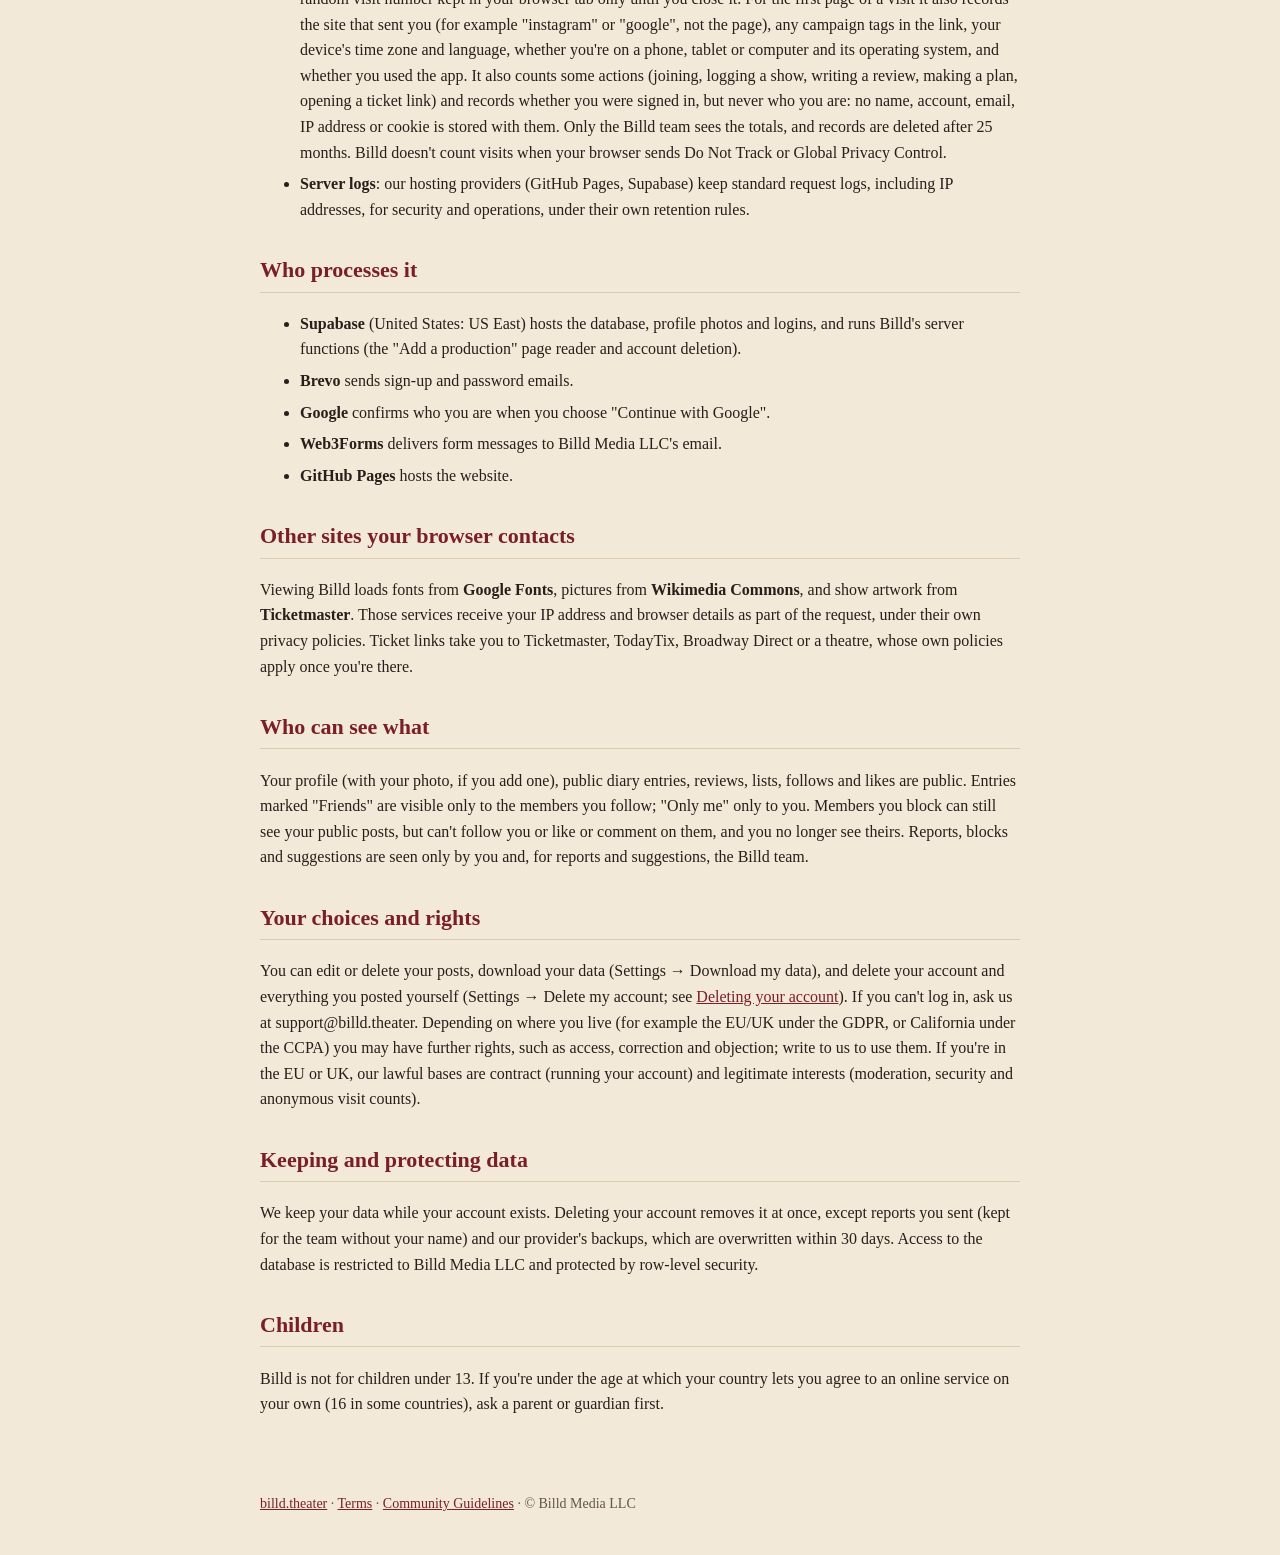
==== commit 99a51f86: "Publish site built 2026-10-24 18:07 UTC" ====
--- a/privacy/index.html
+++ b/privacy/index.html
@@ -23,10 +23,12 @@
 <header><a href="/">Billd</a></header>
 <main>
 <h1>Billd Privacy Policy</h1>
-<p><b>Last updated:</b> 15 October 2026 · <b>Who runs Billd:</b> Billd Media LLC, Michigan, USA · <b>Contact:</b> support@billd.theater</p>
+<p><b>Last updated:</b> 24 October 2026 · <b>Who runs Billd:</b> Billd Media LLC, Michigan, USA · <b>Contact:</b> support@billd.theater</p>
 <h2>What Billd collects</h2>
 <ul><li>
 <b>Your account</b> (if you join): email address, a password (stored only as a hash by our database provider), username, display name, bio and favourite shows, and when you accepted the Terms of Use.
+</li><li>
+<b>Your profile photo</b> (optional): if you add one, it's public, like your profile. Before it leaves your device, Billd crops it to a square, makes it small (256 × 256 pixels) and saves it again, which removes the camera details and any location stored in the file. It's stored with Supabase, and you can change or remove it at any time (Settings → Edit profile); removing it deletes the file. In preview mode (no account) it's kept only in your browser.
 </li><li>
 <b>If you continue with Google</b>: Google tells Billd your email address, your name and a link to your Google profile picture. Billd uses your name as your starting display name (you can change it) and doesn't show the picture; our database provider keeps these details with your login. Billd never sees your Google password, and if your Google email matches an existing Billd account, you're signed into that account.
 </li><li>
@@ -55,7 +57,7 @@
 </li></ul>
 <h2>Who processes it</h2>
 <ul><li>
-<b>Supabase</b> (United States: US East) hosts the database and logins, and runs Billd's server functions (the "Add a production" page reader and account deletion).
+<b>Supabase</b> (United States: US East) hosts the database, profile photos and logins, and runs Billd's server functions (the "Add a production" page reader and account deletion).
 </li><li>
 <b>Brevo</b> sends sign-up and password emails.
 </li><li>
@@ -68,7 +70,7 @@
 <h2>Other sites your browser contacts</h2>
 <p>Viewing Billd loads fonts from <b>Google Fonts</b>, pictures from <b>Wikimedia Commons</b>, and show artwork from <b>Ticketmaster</b>. Those services receive your IP address and browser details as part of the request, under their own privacy policies. Ticket links take you to Ticketmaster, TodayTix, Broadway Direct or a theatre, whose own policies apply once you're there.</p>
 <h2>Who can see what</h2>
-<p>Your profile, public diary entries, reviews, lists, follows and likes are public. Entries marked "Friends" are visible only to the members you follow; "Only me" only to you. Members you block can still see your public posts, but can't follow you or like or comment on them, and you no longer see theirs. Reports, blocks and suggestions are seen only by you and, for reports and suggestions, the Billd team.</p>
+<p>Your profile (with your photo, if you add one), public diary entries, reviews, lists, follows and likes are public. Entries marked "Friends" are visible only to the members you follow; "Only me" only to you. Members you block can still see your public posts, but can't follow you or like or comment on them, and you no longer see theirs. Reports, blocks and suggestions are seen only by you and, for reports and suggestions, the Billd team.</p>
 <h2>Your choices and rights</h2>
 <p>You can edit or delete your posts, download your data (Settings → Download my data), and delete your account and everything you posted yourself (Settings → Delete my account; see <a href="/#/delete-account">Deleting your account</a>). If you can't log in, ask us at support@billd.theater. Depending on where you live (for example the EU/UK under the GDPR, or California under the CCPA) you may have further rights, such as access, correction and objection; write to us to use them. If you're in the EU or UK, our lawful bases are contract (running your account) and legitimate interests (moderation, security and anonymous visit counts).</p>
 <h2>Keeping and protecting data</h2>
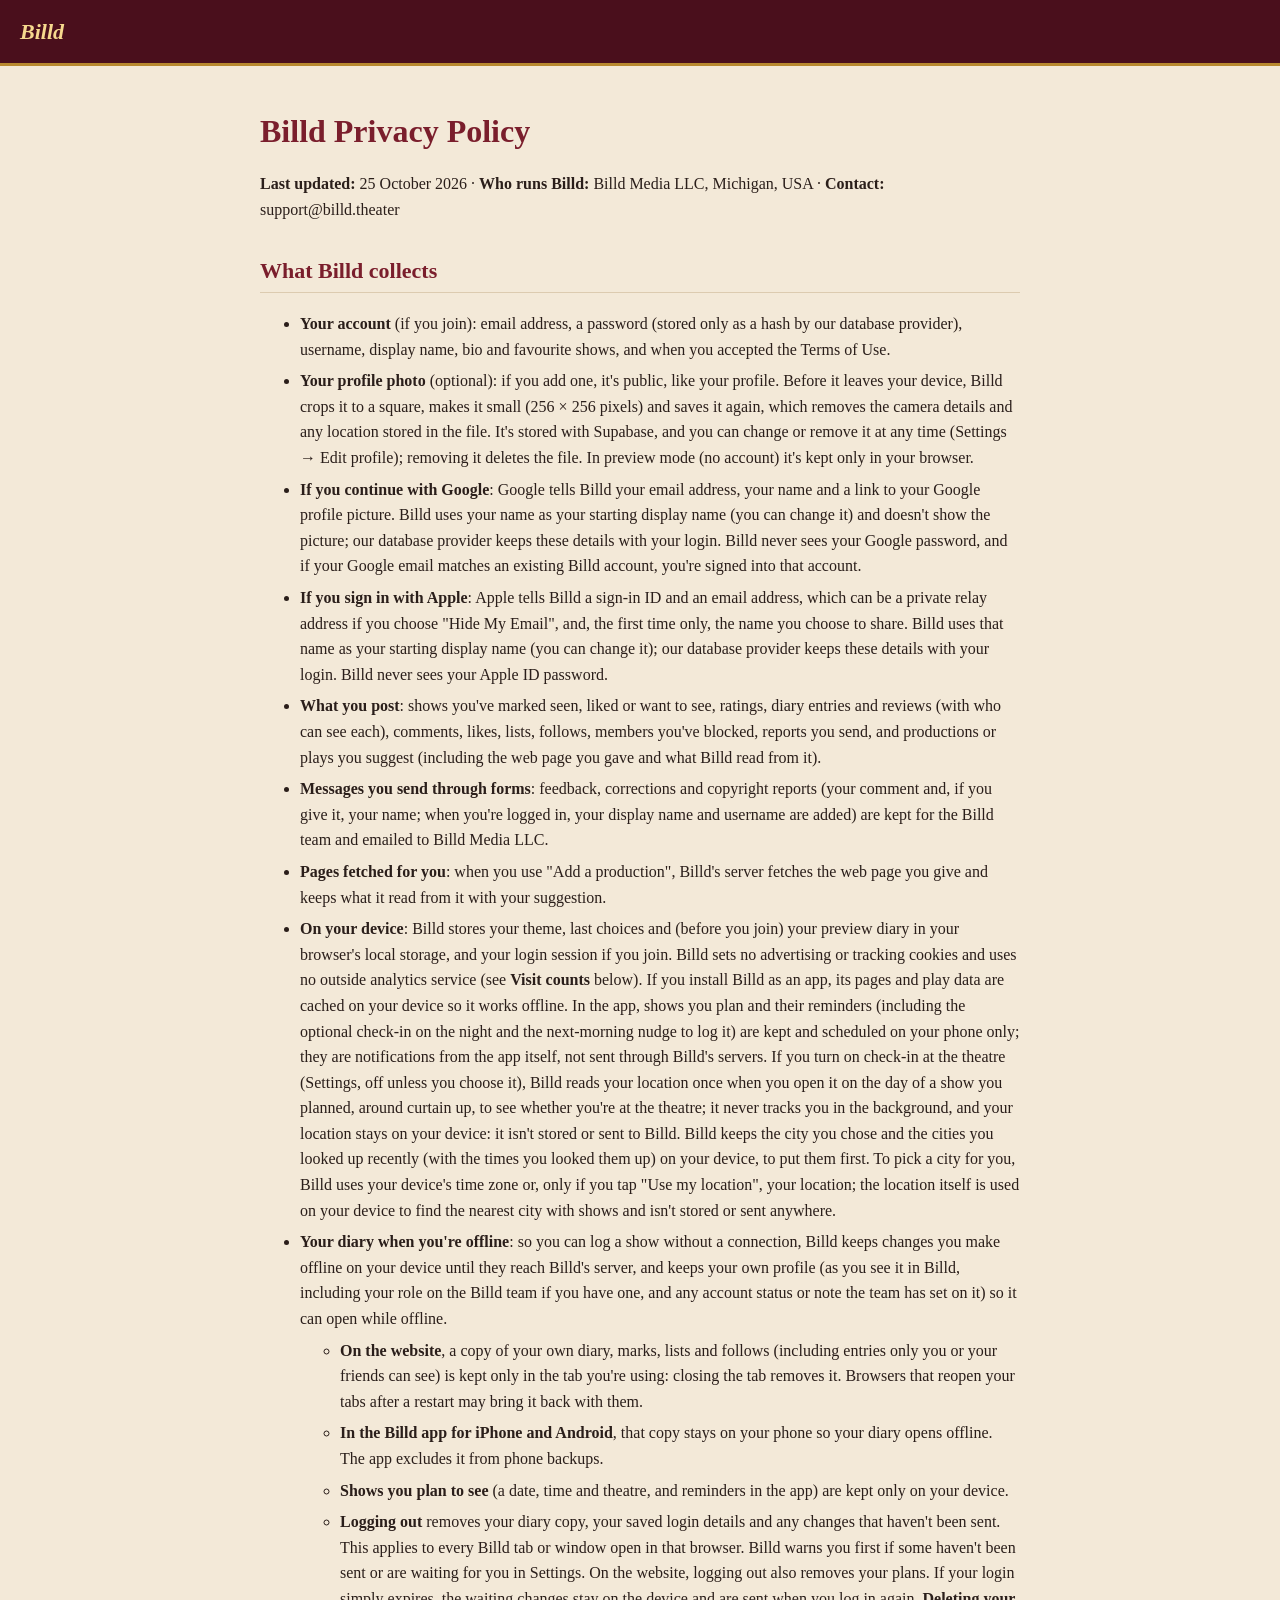
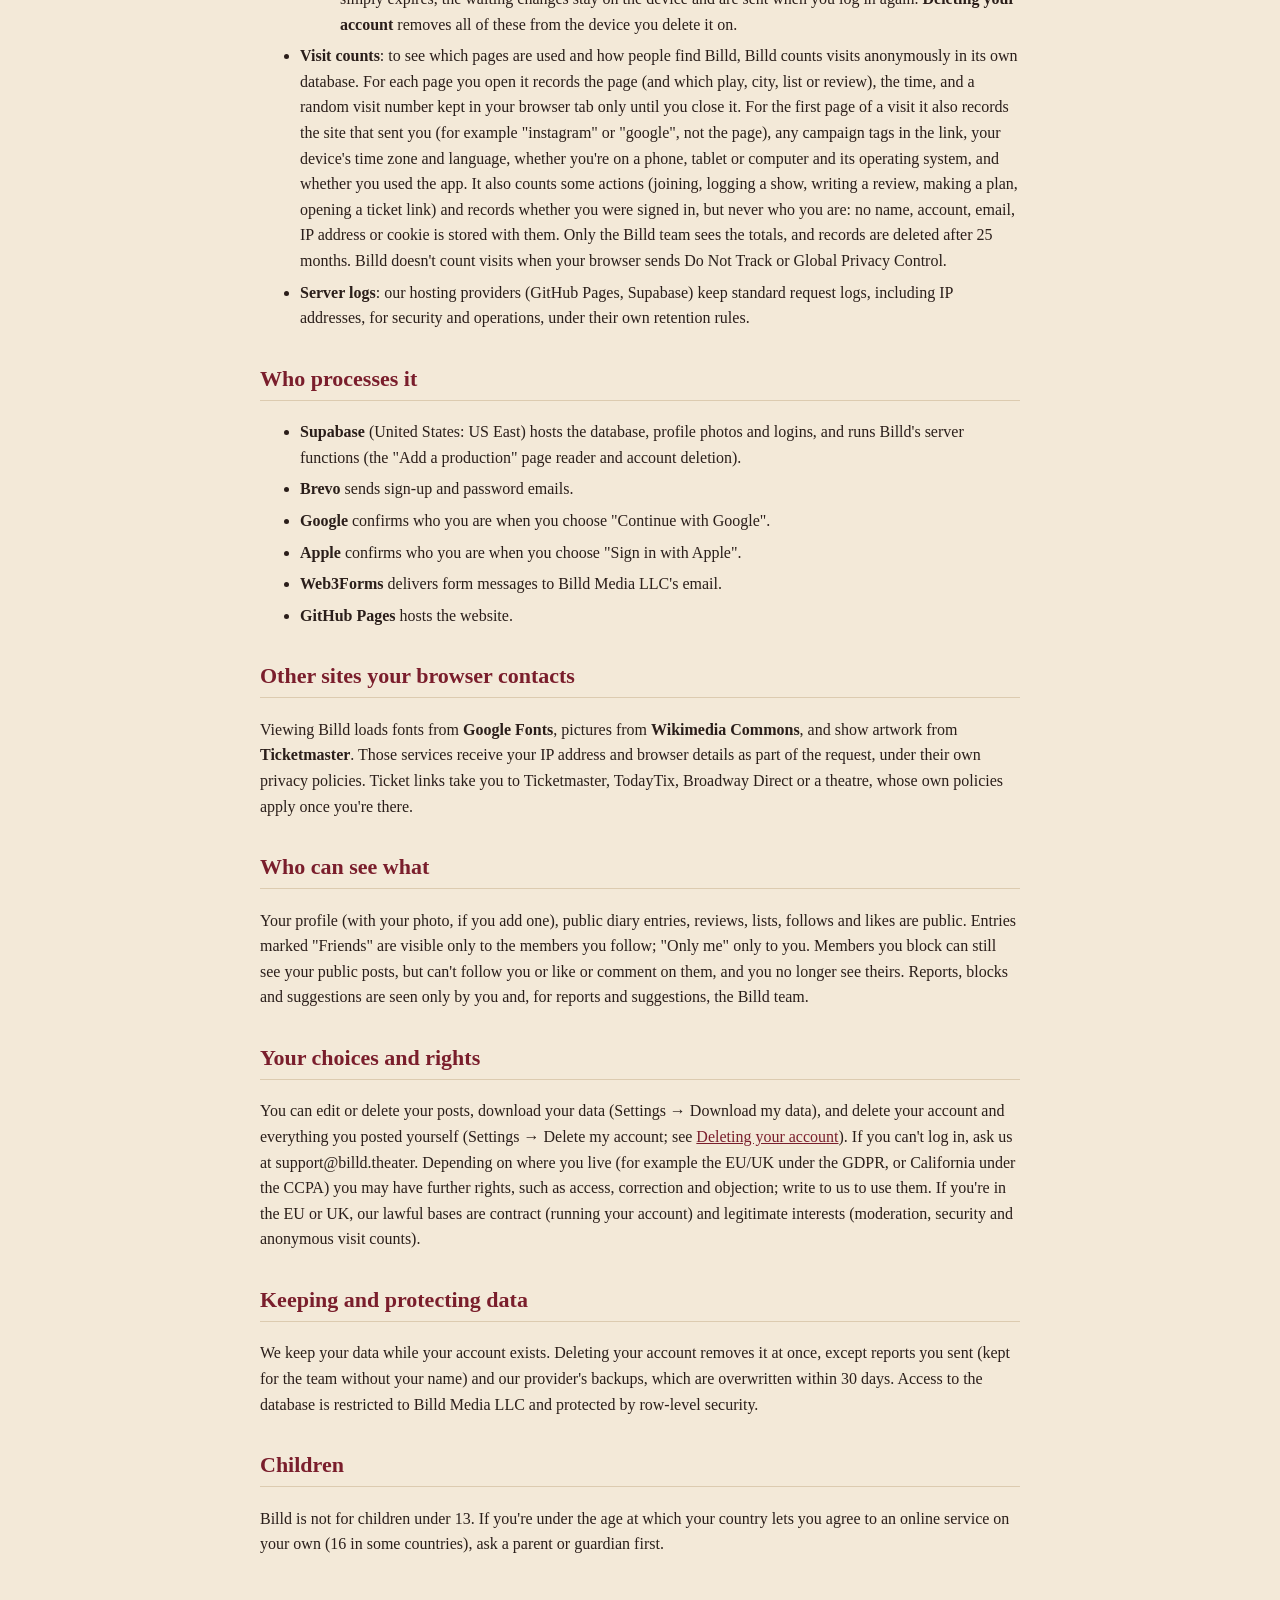
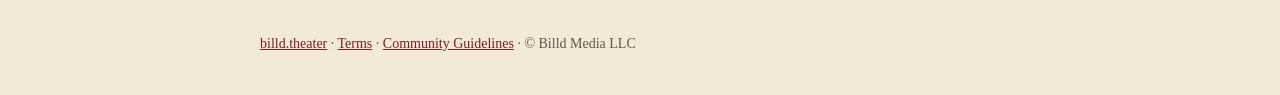
==== commit fb528b32: "Publish site built 2026-10-26 11:49 UTC" ====
--- a/privacy/index.html
+++ b/privacy/index.html
@@ -23,7 +23,7 @@
 <header><a href="/">Billd</a></header>
 <main>
 <h1>Billd Privacy Policy</h1>
-<p><b>Last updated:</b> 24 October 2026 · <b>Who runs Billd:</b> Billd Media LLC, Michigan, USA · <b>Contact:</b> support@billd.theater</p>
+<p><b>Last updated:</b> 25 October 2026 · <b>Who runs Billd:</b> Billd Media LLC, Michigan, USA · <b>Contact:</b> support@billd.theater</p>
 <h2>What Billd collects</h2>
 <ul><li>
 <b>Your account</b> (if you join): email address, a password (stored only as a hash by our database provider), username, display name, bio and favourite shows, and when you accepted the Terms of Use.
@@ -31,6 +31,8 @@
 <b>Your profile photo</b> (optional): if you add one, it's public, like your profile. Before it leaves your device, Billd crops it to a square, makes it small (256 × 256 pixels) and saves it again, which removes the camera details and any location stored in the file. It's stored with Supabase, and you can change or remove it at any time (Settings → Edit profile); removing it deletes the file. In preview mode (no account) it's kept only in your browser.
 </li><li>
 <b>If you continue with Google</b>: Google tells Billd your email address, your name and a link to your Google profile picture. Billd uses your name as your starting display name (you can change it) and doesn't show the picture; our database provider keeps these details with your login. Billd never sees your Google password, and if your Google email matches an existing Billd account, you're signed into that account.
+</li><li>
+<b>If you sign in with Apple</b>: Apple tells Billd a sign-in ID and an email address, which can be a private relay address if you choose "Hide My Email", and, the first time only, the name you choose to share. Billd uses that name as your starting display name (you can change it); our database provider keeps these details with your login. Billd never sees your Apple ID password.
 </li><li>
 <b>What you post</b>: shows you've marked seen, liked or want to see, ratings, diary entries and reviews (with who can see each), comments, likes, lists, follows, members you've blocked, reports you send, and productions or plays you suggest (including the web page you gave and what Billd read from it).
 </li><li>
@@ -63,6 +65,8 @@
 </li><li>
 <b>Google</b> confirms who you are when you choose "Continue with Google".
 </li><li>
+<b>Apple</b> confirms who you are when you choose "Sign in with Apple".
+</li><li>
 <b>Web3Forms</b> delivers form messages to Billd Media LLC's email.
 </li><li>
 <b>GitHub Pages</b> hosts the website.
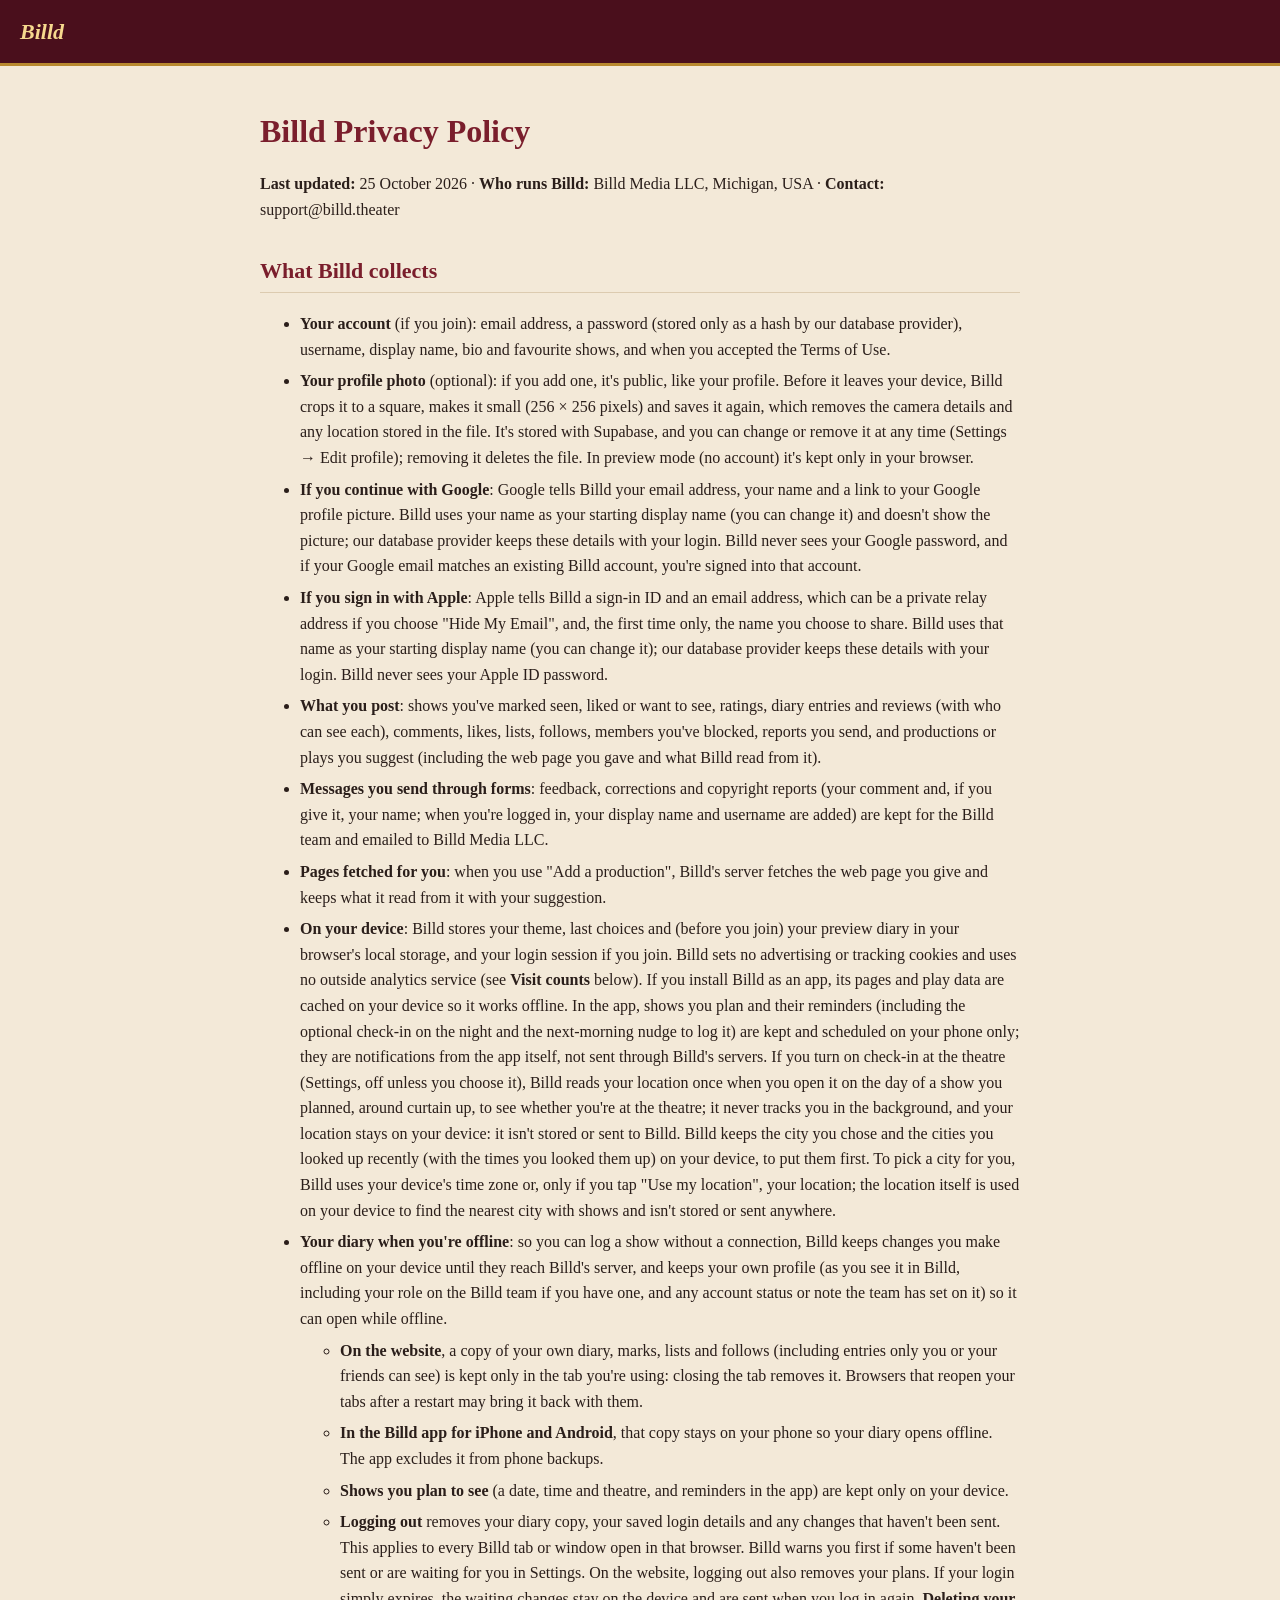
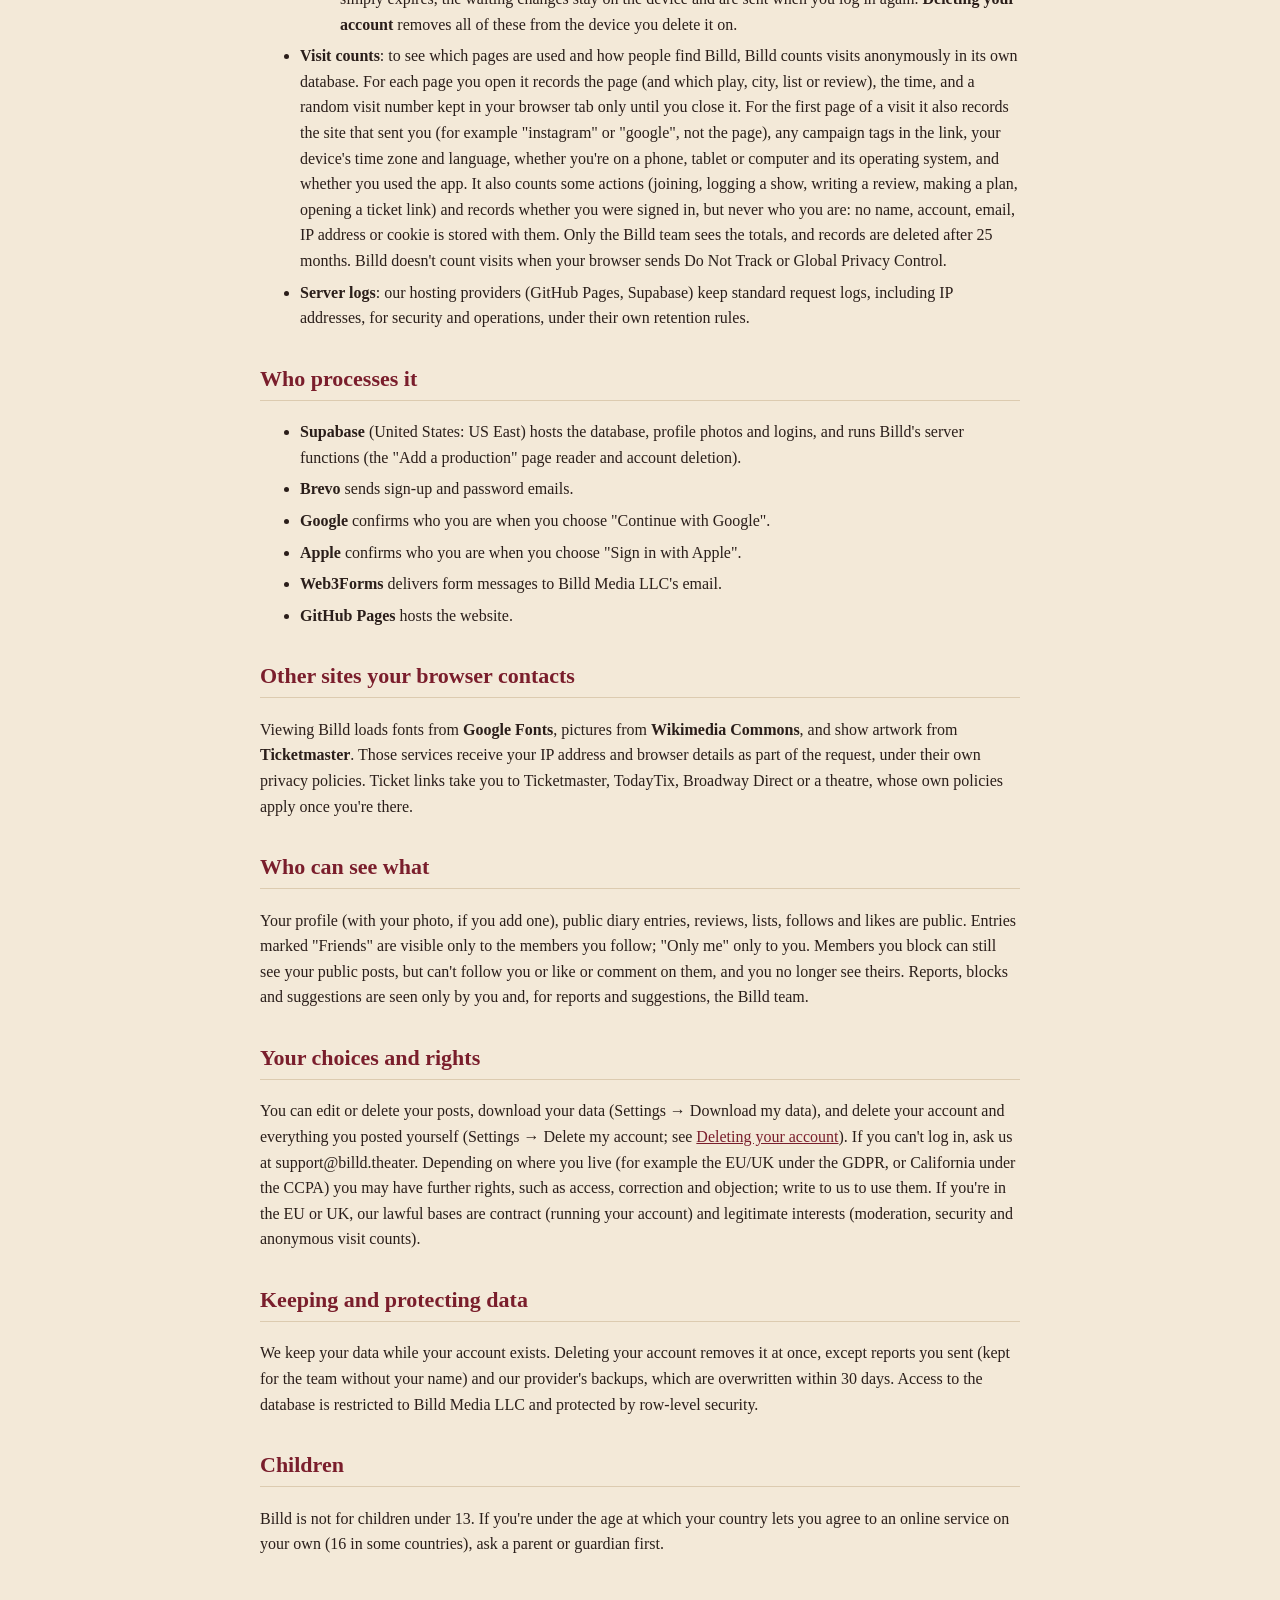
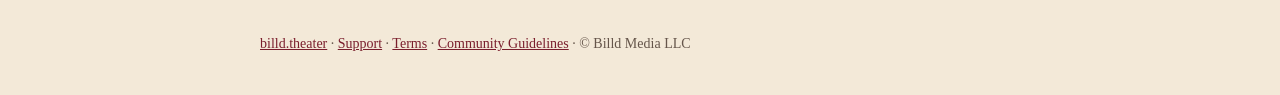
==== commit efceac06: "Publish site built 2026-11-03 13:25 UTC" ====
--- a/privacy/index.html
+++ b/privacy/index.html
@@ -14,6 +14,7 @@
   main { max-width: 760px; margin: 0 auto; padding: 24px 20px 60px; }
   h1 { color: #7a1e2c; font-size: 32px; line-height: 1.2; }
   h2 { color: #7a1e2c; font-size: 22px; margin-top: 30px; border-bottom: 1px solid #dccbb0; padding-bottom: 4px; }
+  h3 { color: #7a1e2c; font-size: 18px; margin: 22px 0 4px; }
   a { color: #7a1e2c; }
   li { margin: 6px 0; }
   footer { max-width: 760px; margin: 0 auto; padding: 0 20px 40px; font-size: 14px; color: #65554a; }
@@ -82,6 +83,6 @@
 <h2>Children</h2>
 <p>Billd is not for children under 13. If you're under the age at which your country lets you agree to an online service on your own (16 in some countries), ask a parent or guardian first.</p>
 </main>
-<footer><a href="/">billd.theater</a> · <a href="/#/terms">Terms</a> · <a href="/#/guidelines">Community Guidelines</a> · © Billd Media LLC</footer>
+<footer><a href="/">billd.theater</a> · <a href="/support/">Support</a> · <a href="/#/terms">Terms</a> · <a href="/#/guidelines">Community Guidelines</a> · © Billd Media LLC</footer>
 </body>
 </html>
